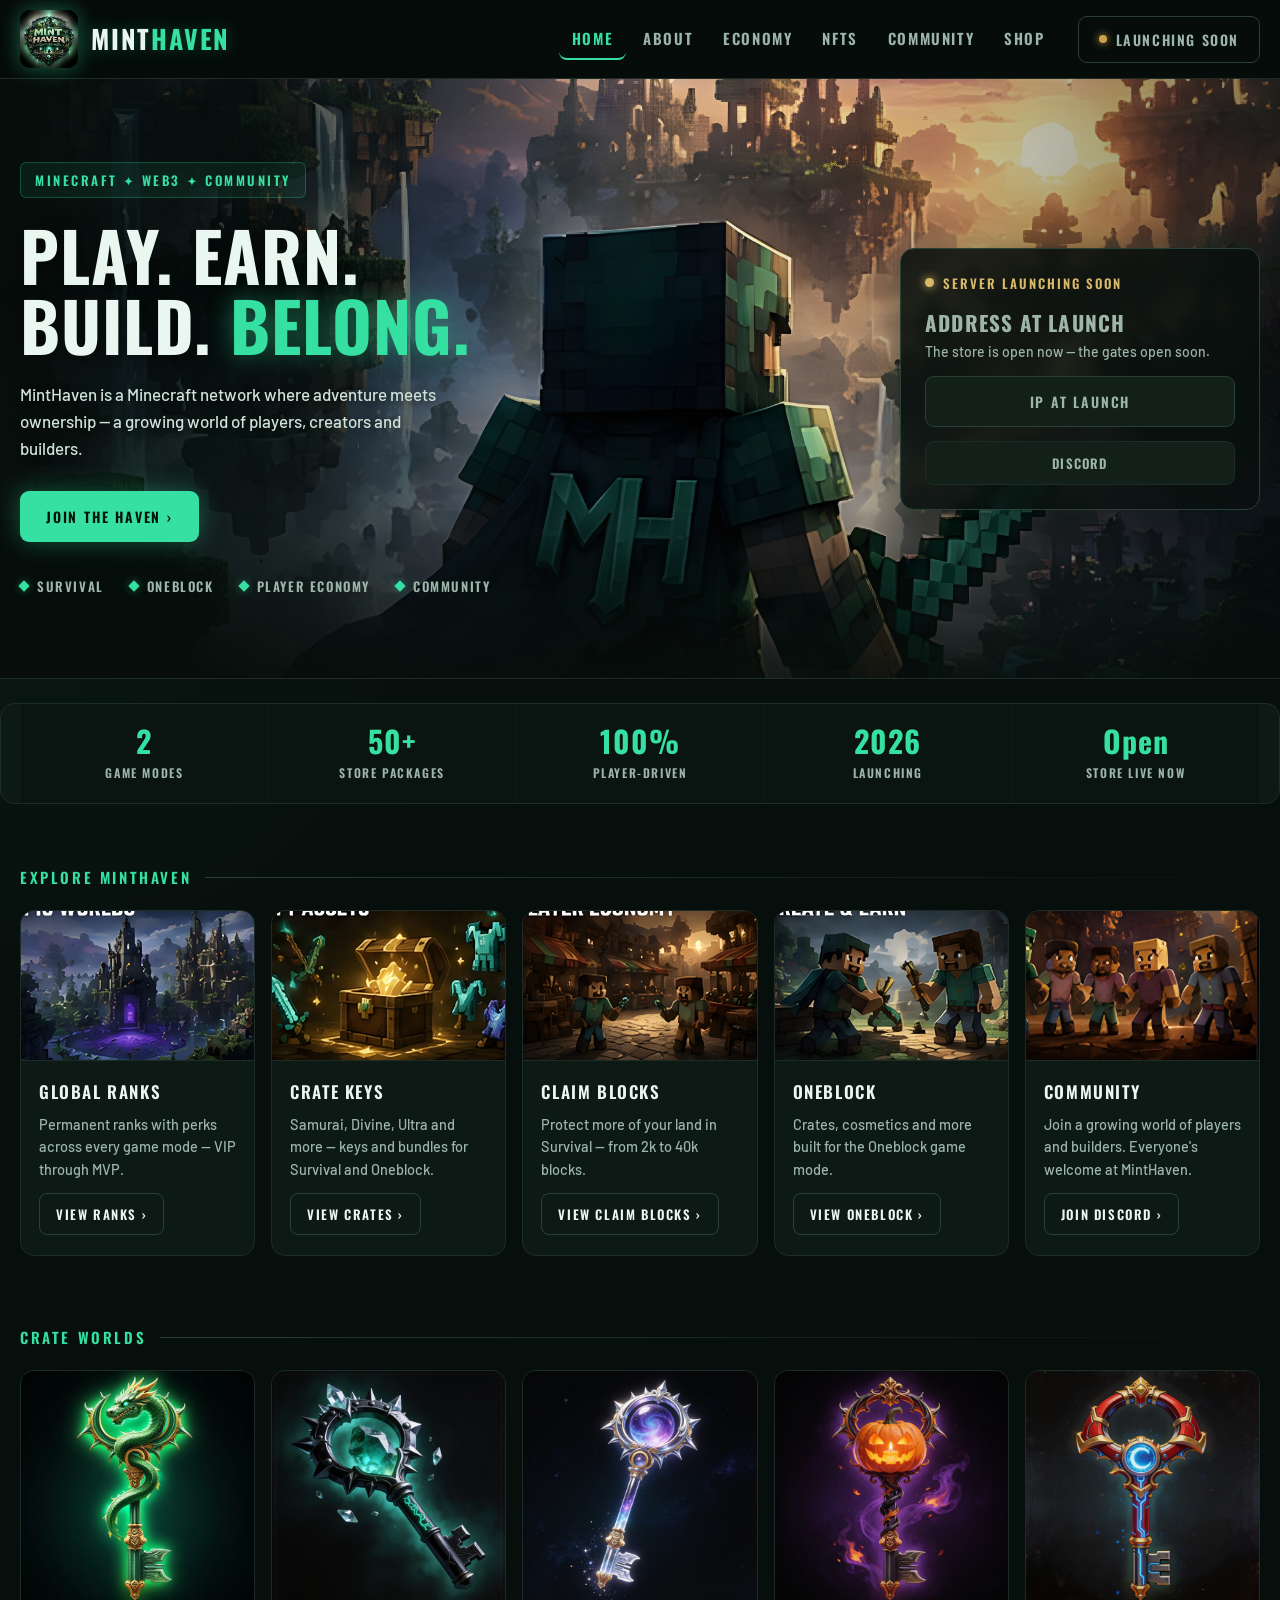
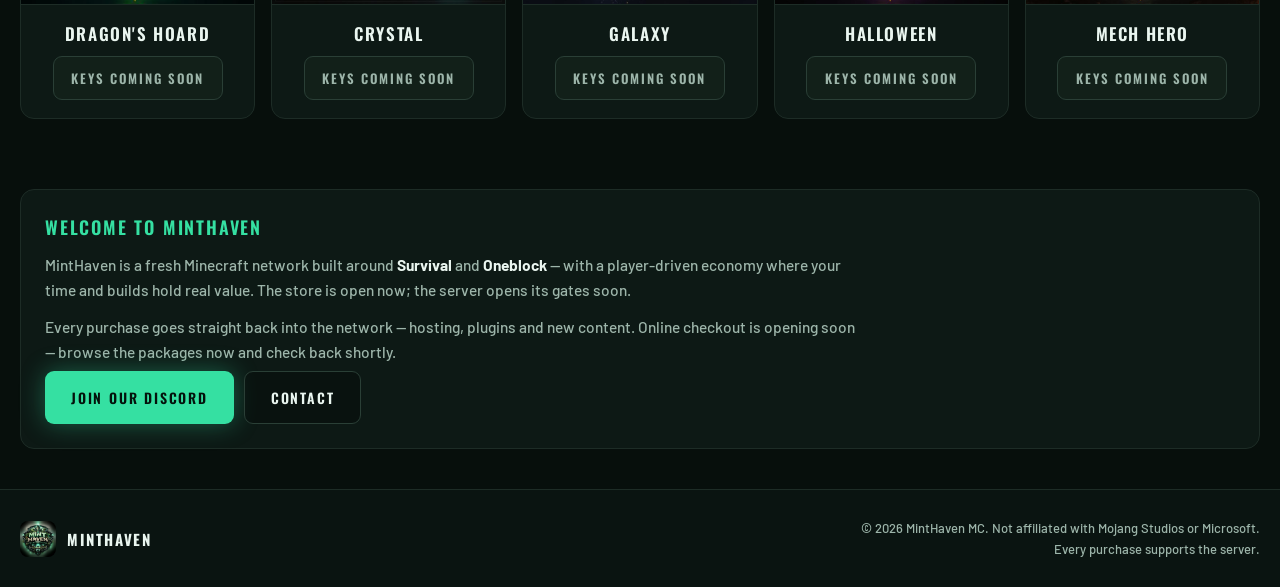
==== index.html @ b97b131b "Crate Worlds showcase: 5 world cards with key art, keys coming soon Co-Authored-By: Claude Fable 5 <" ====
<!DOCTYPE html>
<html lang="en">
<head>
<meta charset="UTF-8">
<meta name="viewport" content="width=device-width, initial-scale=1.0">
<title>MintHaven — Play. Earn. Build. Belong.</title>
<meta name="description" content="MintHaven MC official store — ranks, crate keys, claim blocks and more.">
<meta name="robots" content="index,follow">
<meta name="theme-color" content="#070f0c">
<meta property="og:type" content="website">
<meta property="og:site_name" content="MintHaven MC">
<meta property="og:title" content="MintHaven — Play. Earn. Build. Belong.">
<meta property="og:description" content="MintHaven MC official store — ranks, crate keys, claim blocks and more.">
<meta property="og:url" content="https://store.minthavenmc.com/">
<meta property="og:image" content="https://store.minthavenmc.com/assets/emblem.jpg">
<meta property="og:image:alt" content="MintHaven emblem">
<meta name="twitter:card" content="summary_large_image">
<meta name="twitter:title" content="MintHaven — Play. Earn. Build. Belong.">
<meta name="twitter:description" content="MintHaven MC official store — ranks, crate keys, claim blocks and more.">
<meta name="twitter:image" content="https://store.minthavenmc.com/assets/emblem.jpg">
<link rel="canonical" href="https://store.minthavenmc.com/">
<link rel="icon" type="image/png" href="assets/favicon.png">
<link rel="apple-touch-icon" href="assets/apple-touch.png">
<link rel="preload" as="image" href="assets/hero-art.jpg">
<link rel="preconnect" href="https://fonts.googleapis.com">
<link rel="preconnect" href="https://fonts.gstatic.com" crossorigin>
<link href="https://fonts.googleapis.com/css2?family=Oswald:wght@500;600;700&family=Barlow:wght@400;500;600;700&display=swap" rel="stylesheet">
<style>
:root{
  --bg:#070f0c;
  --bg2:#0a1411;
  --panel:#0d1915;
  --panel-2:#122019;
  --slot:#091310;
  --line:#1d2c26;
  --line-2:#2a3f36;
  --mint:#35e0a2;
  --mint-dim:#8fd9bd;
  --mint-deep:#17835c;
  --mint-glow:rgba(53,224,162,.4);
  --text:#eaf6f0;
  --muted:#9db5aa;
  --disp:"Oswald",system-ui,sans-serif;
  --body:"Barlow",system-ui,sans-serif;
  --r:10px;
}
*{margin:0;padding:0;box-sizing:border-box}
html{background:var(--bg);scroll-behavior:smooth}
body{
  font-family:var(--body);font-size:16px;color:var(--text);
  min-height:100vh;display:flex;flex-direction:column;
  background:
    radial-gradient(1000px 500px at 80% -100px, rgba(53,224,162,.06), transparent 60%),
    radial-gradient(800px 600px at 0% 30%, rgba(53,224,162,.03), transparent 60%),
    var(--bg);
}
body.modal-open{overflow:hidden}
a{color:inherit;text-decoration:none}
button{font-family:inherit;cursor:pointer;border:none;background:none}
img,svg{display:block}
.disp{font-family:var(--disp)}
.sr-only{
  position:absolute;width:1px;height:1px;padding:0;margin:-1px;overflow:hidden;
  clip:rect(0,0,0,0);white-space:nowrap;border:0;
}
.skip-link{
  position:absolute;left:20px;top:-48px;z-index:200;
  padding:10px 14px;border-radius:8px;background:var(--mint);color:#04120c;
  font-family:var(--disp);font-weight:600;letter-spacing:1.2px;text-transform:uppercase;
}
.skip-link:focus{top:12px}
:focus-visible{
  outline:2px solid var(--mint);
  outline-offset:3px;
}

/* ---------- top nav ---------- */
.topbar{
  background:rgba(6,12,10,.94);
  border-bottom:1px solid var(--line);
  position:sticky;top:0;z-index:50;
  backdrop-filter:blur(8px);
}
.topbar-inner{
  max-width:1280px;margin:0 auto;padding:0 20px;
  height:78px;display:flex;align-items:center;gap:20px;
}
.brand{display:flex;align-items:center;gap:13px;margin-right:auto}
.brand img{height:58px;width:58px;object-fit:cover;border-radius:10px;box-shadow:0 0 20px rgba(53,224,162,.4)}
.brand .bn{font-family:var(--disp);font-weight:700;font-size:26px;letter-spacing:1.8px;text-transform:uppercase;line-height:1.02;text-shadow:0 0 18px rgba(53,224,162,.3)}
.brand .bn span{color:var(--mint)}
.nav-links{display:flex;gap:4px}
.nav-links a{
  font-family:var(--disp);font-weight:600;font-size:15px;letter-spacing:1.6px;text-transform:uppercase;
  color:var(--muted);padding:9px 13px;border-radius:8px;
  border-bottom:2px solid transparent;transition:color .12s;
}
.nav-links a.active{color:var(--mint);border-bottom-color:var(--mint)}
.menu-btn{
  display:none;align-items:center;
  font-family:var(--disp);font-weight:600;font-size:14px;letter-spacing:1.4px;text-transform:uppercase;
  color:var(--text);border:1px solid var(--line-2);border-radius:9px;padding:11px 15px;
}
.menu-btn:hover{border-color:var(--mint);color:var(--mint)}
.play-btn{
  font-family:var(--disp);font-weight:600;font-size:14px;letter-spacing:1.6px;text-transform:uppercase;
  border:1px solid var(--mint);color:var(--mint);border-radius:9px;
  padding:12px 20px;display:inline-flex;align-items:center;gap:9px;
  box-shadow:0 0 16px rgba(53,224,162,.18), inset 0 0 12px rgba(53,224,162,.06);
  transition:background .15s, color .15s;
}
.play-btn .dot{width:8px;height:8px;border-radius:50%;background:var(--mint);box-shadow:0 0 8px var(--mint)}
.play-btn.soon{border-color:var(--line-2);color:var(--muted);box-shadow:none;cursor:default}
.play-btn.soon .dot{background:#c9a24a;box-shadow:0 0 8px #c9a24a}

/* ---------- hero (home) ---------- */
.hero{
  position:relative;overflow:hidden;min-height:600px;display:flex;align-items:center;
  border-bottom:1px solid var(--line);
  background:
    linear-gradient(90deg, rgba(6,13,10,.94) 0%, rgba(6,13,10,.7) 24%, rgba(6,13,10,.12) 46%, rgba(6,13,10,.04) 60%, rgba(6,13,10,.5) 100%),
    linear-gradient(0deg, rgba(7,15,12,.85) 0%, transparent 30%),
    url("assets/hero-art.jpg") center 60% / cover;
}
.hero-inner{
  width:100%;max-width:1280px;margin:0 auto;padding:56px 20px;
  display:grid;grid-template-columns:1.15fr .85fr;gap:36px;align-items:center;
}
.hero-copy{max-width:520px}
.eyebrow{
  display:inline-flex;align-items:center;gap:10px;
  font-family:var(--disp);font-weight:600;font-size:13px;letter-spacing:2.5px;color:var(--mint);
  background:rgba(53,224,162,.08);border:1px solid rgba(53,224,162,.25);
  padding:7px 14px;border-radius:6px;margin-bottom:22px;text-transform:uppercase;
}
.hero h1{
  font-family:var(--disp);font-weight:700;font-size:clamp(40px,5.6vw,68px);
  line-height:1.04;letter-spacing:1px;text-transform:uppercase;
  text-shadow:0 4px 24px rgba(0,0,0,.6);
}
.hero h1 .m{color:var(--mint);text-shadow:0 0 26px rgba(53,224,162,.45)}
.hero .sub{margin-top:20px;font-size:17px;font-weight:500;color:#cfe3d9;max-width:440px;line-height:1.6;text-shadow:0 2px 8px rgba(0,0,0,.6)}
.cta-row{margin-top:28px;display:flex;gap:12px;flex-wrap:wrap}
.btn{
  display:inline-flex;align-items:center;justify-content:center;gap:10px;
  font-family:var(--disp);font-weight:600;font-size:14px;letter-spacing:1.8px;text-transform:uppercase;
  border-radius:9px;padding:15px 26px;transition:transform .12s, filter .15s, background .15s;
}
.btn:active{transform:translateY(1px)}
.btn-solid{background:var(--mint);color:#04120c;box-shadow:0 0 24px rgba(53,224,162,.35)}
.btn-solid:hover{filter:brightness(1.08)}
.btn-line{border:1px solid var(--line-2);color:var(--text);background:rgba(6,13,10,.5)}
.btn-line:hover{border-color:var(--mint);color:var(--mint)}
.chip-row{margin-top:34px;display:flex;gap:26px;flex-wrap:wrap}
.chip{display:inline-flex;align-items:center;gap:9px;font-family:var(--disp);font-weight:600;font-size:13px;letter-spacing:1.6px;color:var(--muted);text-transform:uppercase;transition:color .12s}
.chip .d{width:8px;height:8px;background:var(--mint);rotate:45deg;box-shadow:0 0 8px var(--mint-glow)}
.chip:hover{color:var(--text)}

/* server card */
.server-card{
  background:rgba(9,17,14,.88);border:1px solid var(--line-2);border-radius:14px;
  padding:24px;backdrop-filter:blur(6px);
  box-shadow:0 18px 50px rgba(0,0,0,.5), 0 0 30px rgba(53,224,162,.07);
  max-width:360px;justify-self:end;width:100%;
}
.sc-top{display:flex;align-items:center;justify-content:space-between;gap:10px}
.sc-players{font-family:var(--disp);font-weight:600;font-size:12px;letter-spacing:1.2px;color:var(--muted);text-transform:uppercase;white-space:nowrap}
.sc-status{display:flex;align-items:center;gap:9px;font-family:var(--disp);font-weight:600;font-size:13px;letter-spacing:2px;text-transform:uppercase}
.sc-status .dot{width:9px;height:9px;border-radius:50%;flex:none}
.sc-status.on{color:var(--mint)} .sc-status.on .dot{background:var(--mint);box-shadow:0 0 10px var(--mint)}
.sc-status.soon{color:#d8b968} .sc-status.soon .dot{background:#d8b968;box-shadow:0 0 10px #d8b968}
.sc-ip{font-family:var(--disp);font-weight:700;font-size:21px;letter-spacing:1.2px;margin-top:14px;text-transform:uppercase}
.sc-ip.muted{color:var(--muted)}
.sc-note{font-size:14px;color:var(--muted);font-weight:500;margin-top:5px}
.sc-copy{
  margin-top:16px;width:100%;
  font-family:var(--disp);font-weight:600;font-size:14px;letter-spacing:1.8px;text-transform:uppercase;
  background:var(--mint);color:#04120c;border-radius:9px;padding:14px 0;
  transition:filter .15s, transform .12s;
}
button.sc-copy:hover{filter:brightness(1.08)} button.sc-copy:active{transform:translateY(1px)}
.sc-copy.is-soon{background:var(--panel-2);color:var(--muted);border:1px solid var(--line-2);text-align:center}
.sc-social{margin-top:14px;display:flex;gap:9px}
.sc-social a{
  flex:1;display:flex;align-items:center;justify-content:center;
  background:var(--panel-2);border:1px solid var(--line);border-radius:9px;
  padding:11px 0;font-family:var(--disp);font-weight:600;font-size:13px;letter-spacing:1.2px;color:var(--muted);text-transform:uppercase;
}
.sc-social a:hover{border-color:var(--mint);color:var(--mint)}

/* stats bar */
.stats-bar{
  max-width:1280px;margin:0 auto;padding:0 20px;width:100%;
  display:grid;grid-template-columns:repeat(5,1fr);gap:1px;
  background:var(--panel);border:1px solid var(--line);border-radius:14px;overflow:hidden;margin-top:8px;
}
.stat{background:var(--bg2);padding:22px 16px;text-align:center}
.stat-n{font-family:var(--disp);font-weight:700;font-size:30px;letter-spacing:1px;color:var(--mint);line-height:1}
.stat-l{font-family:var(--disp);font-weight:600;font-size:12px;letter-spacing:1.6px;color:var(--muted);text-transform:uppercase;margin-top:8px}
@media(max-width:560px){.stats-bar{padding:0}}

/* trusted-by */
.trusted{text-align:center;padding-top:30px;padding-bottom:8px}
.trusted-label{font-family:var(--disp);font-weight:600;font-size:13px;letter-spacing:2.4px;color:var(--mint);text-transform:uppercase}
.trusted-row{margin-top:16px;display:flex;flex-wrap:wrap;gap:28px 44px;align-items:center;justify-content:center}
.trusted-item{font-family:var(--disp);font-weight:700;font-size:17px;letter-spacing:1.5px;color:var(--muted);text-transform:uppercase;opacity:.7}
.about p{max-width:820px}

/* ---------- home sections ---------- */
.section{max-width:1280px;margin:0 auto;padding:46px 20px 8px;width:100%}
.sec-head{font-family:var(--disp);font-weight:600;font-size:15px;letter-spacing:2.6px;color:var(--mint);text-transform:uppercase;display:flex;align-items:center;gap:14px}
.sec-head::after{content:"";height:1px;flex:1;background:linear-gradient(90deg,var(--line-2),transparent)}
.feature-grid{display:grid;grid-template-columns:repeat(5,1fr);gap:16px;margin-top:22px}
.fcard{
  background:var(--panel);border:1px solid var(--line);border-radius:14px;overflow:hidden;
  display:flex;flex-direction:column;transition:transform .15s, border-color .15s, box-shadow .15s;
}
.fc-img{width:100%;height:150px;overflow:hidden;border-bottom:1px solid var(--line)}
.fcard .fc-img img{width:100%;height:100%;object-fit:cover;transition:transform .3s}
@media(hover:hover){.fcard:hover .fc-img img{transform:scale(1.05)}}
.fcard .fc-body{padding:18px 18px 20px;display:flex;flex-direction:column;gap:9px;flex:1}
.fcard h3{font-family:var(--disp);font-weight:600;font-size:17px;letter-spacing:1.6px;text-transform:uppercase}
.fcard p{font-size:14.5px;color:var(--muted);font-weight:500;line-height:1.55;flex:1}
.fcard .fc-btn{
  align-self:flex-start;margin-top:4px;
  font-family:var(--disp);font-weight:600;font-size:13px;letter-spacing:1.6px;text-transform:uppercase;
  border:1px solid var(--line-2);color:var(--text);border-radius:8px;padding:10px 16px;
  transition:border-color .15s,color .15s;
}
@media(hover:hover){
  .fcard:hover{transform:translateY(-4px);border-color:var(--mint);box-shadow:0 14px 40px rgba(0,0,0,.45), 0 0 24px rgba(53,224,162,.12)}
  .fcard .fc-btn:hover{border-color:var(--mint);color:var(--mint)}
}

/* crate worlds */
.world-grid{display:grid;grid-template-columns:repeat(5,1fr);gap:16px;margin-top:22px}
.wcard{
  background:var(--panel);border:1px solid var(--line);border-radius:14px;overflow:hidden;
  display:flex;flex-direction:column;transition:transform .15s, border-color .15s, box-shadow .15s;
}
.wc-img{width:100%;aspect-ratio:1;overflow:hidden;border-bottom:1px solid var(--line)}
.wcard .wc-img img{width:100%;height:100%;object-fit:cover;transition:transform .3s}
.wcard .wc-body{padding:16px 14px 18px;display:flex;flex-direction:column;align-items:center;gap:10px;flex:1}
.wcard h3{font-family:var(--disp);font-weight:600;font-size:17px;letter-spacing:1.6px;text-transform:uppercase;text-align:center;flex:1}
@media(hover:hover){
  .wcard:hover{transform:translateY(-4px);border-color:var(--mint);box-shadow:0 14px 40px rgba(0,0,0,.45), 0 0 24px rgba(53,224,162,.12)}
  .wcard:hover .wc-img img{transform:scale(1.05)}
}

/* ---------- store layout (category pages) ---------- */
.wrap{
  width:100%;max-width:1280px;margin:26px auto 30px;padding:0 20px;
  display:grid;grid-template-columns:270px 1fr;gap:22px;align-items:start;flex:1;
}
.wrap.home-mode{display:flex;flex-direction:column;align-items:stretch;padding:0;max-width:none;margin:0 0 30px;gap:0}
.wrap.home-mode .main{width:100%}
.wrap.home-mode .side{display:none}
.side{display:flex;flex-direction:column;gap:14px;position:sticky;top:88px}
.panel{background:var(--panel);border:1px solid var(--line);border-radius:14px}
.logo-card{padding:16px;text-align:center}
.logo-card img{width:100%;border-radius:10px}
.logo-sub{font-family:var(--disp);font-weight:600;font-size:13px;letter-spacing:2.2px;color:var(--muted);margin-top:12px;text-transform:uppercase}
.nav-card{padding:8px}
.nav-item{
  display:flex;align-items:center;gap:11px;width:100%;text-align:left;
  padding:12px 14px;margin:2px 0;border-radius:9px;color:var(--muted);
  font-family:var(--disp);font-weight:600;font-size:13.5px;letter-spacing:1.4px;text-transform:uppercase;
  transition:color .12s, background .12s;
}
.nav-item.active{background:rgba(53,224,162,.1);color:var(--mint);box-shadow:inset 0 0 0 1px rgba(53,224,162,.3)}
.nav-item .dot{width:8px;height:8px;border-radius:3px;flex:none;box-shadow:0 0 8px currentColor}
.nav-group-head{
  display:flex;align-items:center;gap:11px;width:100%;text-align:left;
  padding:12px 14px;margin:2px 0;color:var(--text);
  font-family:var(--disp);font-weight:600;font-size:13.5px;letter-spacing:1.4px;text-transform:uppercase;
}
.nav-group-head .caret{margin-left:auto;transition:transform .15s;color:var(--muted);font-size:13px}
.nav-group.open .caret{transform:rotate(180deg)}
.nav-sub{display:none;padding-left:12px}
.nav-group.open .nav-sub{display:block}
.side-note{padding:18px;text-align:center}
.side-note .t{font-family:var(--disp);font-weight:600;font-size:13px;letter-spacing:2px;color:var(--mint);margin-bottom:8px;text-transform:uppercase}
.side-note p{font-size:13.5px;color:var(--muted);font-weight:500;line-height:1.55}

.main{display:flex;flex-direction:column;gap:16px;min-width:0;scroll-margin-top:84px}
.card{padding:24px}
.card h2{font-family:var(--disp);font-weight:600;font-size:18px;letter-spacing:1.8px;color:var(--mint);margin-bottom:12px;text-transform:uppercase}
.card p{font-size:15.5px;line-height:1.65;color:var(--muted);font-weight:500}
.card p + p{margin-top:11px}
.card p strong{color:var(--text)}
.btn-row{display:flex;gap:10px;flex-wrap:wrap;margin-top:6px}

.cat-head{
  padding:18px 22px;
  display:flex;align-items:baseline;justify-content:space-between;gap:12px;flex-wrap:wrap;
}
.cat-head .ct{font-family:var(--disp);font-weight:600;font-size:19px;letter-spacing:2px;text-transform:uppercase}
.cat-head .cb{font-size:14px;color:var(--muted);font-weight:500}
.grid{display:grid;grid-template-columns:repeat(3,1fr);gap:14px}
.prod{
  padding:14px 14px 16px;text-align:center;
  display:flex;flex-direction:column;align-items:center;gap:5px;
  transition:transform .15s, border-color .15s, box-shadow .15s;
}
.tile{
  width:100%;height:112px;position:relative;margin-bottom:10px;
  background:var(--slot);border:1px solid var(--tile-c, var(--line-2));border-radius:10px;
  box-shadow:inset 0 0 30px var(--tile-g, rgba(53,224,162,.08));
  display:flex;align-items:center;justify-content:center;
}
.tile svg{width:68px;height:68px;image-rendering:pixelated;filter:drop-shadow(0 0 9px var(--tile-g, rgba(53,224,162,.35)))}
.badge{
  position:absolute;right:9px;top:9px;
  background:rgba(6,12,10,.9);color:var(--mint-dim);border:1px solid var(--line-2);border-radius:6px;
  font-family:var(--disp);font-weight:600;font-size:13px;letter-spacing:1px;padding:2px 8px;
}
.prod .name{font-size:15.5px;font-weight:600;color:var(--text);line-height:1.3;flex:1;display:flex;align-items:center;justify-content:center}
.prod .buy,.prod .buy-state{margin-top:auto}
.prod .price{font-family:var(--disp);font-weight:600;font-size:16px;letter-spacing:1px;color:var(--mint);margin:3px 0 10px}
.prod .buy{
  width:100%;max-width:170px;min-height:44px;
  font-family:var(--disp);font-weight:600;font-size:13px;letter-spacing:2px;text-transform:uppercase;
  background:var(--mint);color:#04120c;border-radius:9px;
  transition:filter .15s, transform .12s;
}
.prod .buy:active{transform:translateY(1px)}
.buy-state{
  width:100%;max-width:170px;min-height:44px;
  display:inline-flex;align-items:center;justify-content:center;
  padding:10px 12px;border-radius:9px;border:1px solid var(--line-2);
  background:var(--panel-2);color:var(--muted);
  font-family:var(--disp);font-weight:600;font-size:13px;letter-spacing:2px;text-transform:uppercase;
}
@media(hover:hover){
  .nav-item:not(.active):hover{color:var(--text);background:rgba(255,255,255,.03)}
  .nav-links a:hover{color:var(--text)}
  .prod:hover{transform:translateY(-4px);border-color:var(--mint);box-shadow:0 12px 34px rgba(0,0,0,.45), 0 0 22px rgba(53,224,162,.1)}
  .prod .buy:hover{filter:brightness(1.08)}
}

/* ---------- footer ---------- */
footer{border-top:1px solid var(--line);background:var(--bg2);margin-top:auto}
.foot-inner{
  max-width:1280px;margin:0 auto;padding:28px 20px;
  display:flex;align-items:center;justify-content:space-between;gap:16px;flex-wrap:wrap;
}
.foot-brand{display:flex;align-items:center;gap:11px}
.foot-brand img{height:36px;width:36px;object-fit:cover;border-radius:8px}
.foot-brand .bn{font-family:var(--disp);font-weight:700;font-size:15px;letter-spacing:1.6px;text-transform:uppercase}
.foot-inner .fb{font-size:13px;color:var(--muted);font-weight:500;line-height:1.6;text-align:right}

/* ---------- modal ---------- */
.modal-bg{
  position:fixed;inset:0;background:rgba(3,8,6,.8);backdrop-filter:blur(4px);
  display:none;align-items:center;justify-content:center;z-index:100;padding:16px;
}
.modal-bg.open{display:flex}
.modal{
  background:var(--panel-2);border:1px solid var(--line-2);border-radius:14px;
  box-shadow:0 30px 80px rgba(0,0,0,.6), 0 0 40px rgba(53,224,162,.1);
  max-width:430px;width:100%;padding:28px;text-align:center;
}
.modal .tile{height:120px;max-width:200px;margin:0 auto 12px}
.modal h3{font-family:var(--disp);font-weight:600;font-size:19px;letter-spacing:1.6px;text-transform:uppercase;margin-bottom:4px}
.modal .mp{font-size:15px;color:var(--muted);font-weight:500;line-height:1.6;margin:12px 0 20px}
.modal .price-line{font-family:var(--disp);font-weight:600;font-size:17px;letter-spacing:1px;color:var(--mint)}
.modal .btn + .btn{margin-left:8px}

/* ---------- toast ---------- */
.toast{
  position:fixed;top:80px;left:50%;transform:translateX(-50%) translateY(-160px);
  background:#0a1411;color:var(--mint);border:1px solid var(--mint);border-radius:10px;
  font-family:var(--disp);font-weight:600;font-size:14px;letter-spacing:1.4px;text-transform:uppercase;
  padding:13px 22px;z-index:120;
  transition:transform .25s ease;box-shadow:0 0 28px rgba(53,224,162,.3);
  visibility:hidden;
}
.toast.show{transform:translateX(-50%) translateY(0);visibility:visible}

/* ---------- responsive ---------- */
@media(max-width:1100px){
  .feature-grid,.world-grid{grid-template-columns:repeat(3,1fr);gap:14px}
}
@media(max-width:1000px){
  .hero-inner{grid-template-columns:1fr;padding:44px 18px}
  .server-card{justify-self:stretch;max-width:none}
  .stats-bar{grid-template-columns:repeat(3,1fr)}
  .stat-n{font-size:26px}
  .menu-btn{display:inline-flex}
  .nav-links{
    display:none;position:absolute;top:78px;left:0;right:0;
    flex-direction:column;gap:2px;padding:10px 14px 14px;
    background:rgba(6,12,10,.98);border-bottom:1px solid var(--line-2);
  }
  .nav-links.open{display:flex}
  .nav-links a{padding:13px 12px;border-bottom:none;border-radius:8px}
  .nav-links a.active{background:rgba(53,224,162,.1)}
}
@media(max-width:900px){
  .wrap{display:flex;flex-direction:column;gap:14px;align-items:stretch}
  .side{position:static;display:flex;flex-direction:column;gap:14px}
  .grid{grid-template-columns:repeat(2,1fr)}
  .brand .bn{font-size:16px}
}
@media(max-width:660px){
  .feature-grid,.world-grid{grid-template-columns:repeat(2,1fr)}
  .stats-bar{grid-template-columns:repeat(2,1fr)}
}
@media(max-width:520px){
  .grid{grid-template-columns:1fr}
  .play-btn{display:none}
}
@media(max-width:440px){
  .feature-grid,.world-grid{grid-template-columns:1fr}
}
@media(prefers-reduced-motion:reduce){
  html{scroll-behavior:auto}
  .btn,.fcard,.fc-btn,.fc-img img,.wcard,.wc-img img,.nav-item,.prod,.prod .buy,.toast,.nav-group-head .caret,.chip{transition:none}
}
</style>
</head>
<body>
<a class="skip-link" href="#main">Skip to content</a>
<noscript>
  <div class="section" style="padding-top:18px;padding-bottom:18px">
    <div class="card panel">
      <h2>JavaScript Required</h2>
      <p>This store uses a single-file client-side catalog. Enable JavaScript to browse packages.</p>
    </div>
  </div>
</noscript>

<!-- ============ CONFIG — edit these to go live ============ -->
<script>
const CONFIG = {
  // DNS ready (play.minthavenmc.com → server via A+SRV). Kept EMPTY until the
  // server build (Survival/Oneblock/Geyser) is done + whitelist off — then flip live.
  serverIp: "",
  javaVersion: "Java + Bedrock",              // shown under the IP on the server card
  playersOnline: "",                          // e.g. "1,248" — empty = no player count shown (never fake it)
  discord:  "https://discord.gg/S7c74MQbDR",  // MintHaven Discord invite (permanent)
  twitter:  "",                               // TODO full https URL (empty = hidden)
  youtube:  "",                               // TODO full https URL (empty = hidden)
  tiktok:   "",                               // TODO full https URL (empty = hidden)
  trailerUrl: "",                             // TODO trailer link (empty = Watch Trailer button hidden — no dead link)
  contactEmail: "support@minthavenmc.com",    // forwards to operator inbox (Namecheap forward)
  // Tebex store base URL, e.g. "https://minthaven.tebex.io". Buy buttons need BOTH this
  // and a per-item checkout id/url below. Empty = honest "checkout opening soon" UI with hidden checkout buttons.
  checkoutUrl: "",

  // Homepage stats strip. Keep these TRUE — swap to real metrics as they become real.
  stats: [
    { n:"2",    l:"Game Modes" },
    { n:"50+",  l:"Store Packages" },
    { n:"100%", l:"Player-Driven" },
    { n:"2026", l:"Launching" },
    { n:"Open", l:"Store Live Now" }
  ],
  // "Trusted by" partner logos. Leave empty until real partnerships exist (strip hides itself).
  partners: []
};

/* CATALOG — structure + pricing cloned from store.pixelblockmc.com 2026-07-20
   (brand-specific names swapped). Per item: url = full checkout link (or checkoutId
   once Tebex is up → composes checkoutUrl + "/package/" + checkoutId). */
const CATALOG = {
  "ranks": {
    label:"Global Ranks", tile:"mint", blurb:"Permanent cosmetic ranks across all game modes.",
    items:[
      { id:"vip",   name:"VIP",   price:9.99,  art:"helm-iron" },
      { id:"pro",   name:"Pro",   price:14.99, art:"helm-dia",  badge:"POPULAR" },
      { id:"mvp",   name:"MVP",   price:19.99, art:"helm-gold" },
      { id:"haven", name:"HAVEN", price:29.99, art:"crown" }
    ]
  },
  "survival-crates": {
    label:"Crates", group:"Survival", tile:"blue", blurb:"Crate keys for the Survival mode.",
    items:[
      { id:"sam1",   name:"Samurai Crate Key",          price:4.00,   art:"key-red" },
      { id:"sam10",  name:"10 Samurai Key Bundle",      price:23.87,  art:"key-red",  badge:"×10" },
      { id:"sam35",  name:"35 Samurai Key Bundle Pack", price:67.50,  art:"key-red",  badge:"×35" },
      { id:"sam100", name:"100 Samurai Key Bundle",     price:195.00, art:"key-red",  badge:"×100" },
      { id:"div1",   name:"Divine Key",                 price:4.00,   art:"key-gold" },
      { id:"div10",  name:"10 Divine Key Bundle",       price:23.87,  art:"key-gold", badge:"×10" },
      { id:"divall", name:"Divine Key All!",            price:40.00,  art:"key-gold" },
      { id:"div35",  name:"35 Divine Key Pack",         price:67.50,  art:"key-gold", badge:"×35" },
      { id:"div100", name:"100 Divine Key Pack",        price:195.00, art:"key-gold", badge:"×100" },
      { id:"ultra",  name:"Ultra Crate Key",            price:3.00,   art:"key-cyan" },
      { id:"spawn",  name:"Spawner Crate Key",          price:5.00,   art:"key-blue" },
      { id:"mhkey",  name:"MintHaven Crate Key",        price:6.00,   art:"key-mint" },
      { id:"kb1",    name:"Key Bundle I",               price:17.75,  art:"key-mint", badge:"I" },
      { id:"kb2",    name:"Key Bundle II",              price:47.75,  art:"key-mint", badge:"II" },
      { id:"kb3",    name:"Key Bundle III",             price:120.00, art:"key-mint", badge:"III" }
    ]
  },
  "survival-claim": {
    label:"Claim Blocks", group:"Survival", tile:"amber", blurb:"Protect more land in Survival.",
    items:[
      { id:"cb2",  name:"2k Claim Blocks",  price:2.00,  art:"block" },
      { id:"cb5",  name:"5k Claim Blocks",  price:3.50,  art:"block", badge:"5k" },
      { id:"cb10", name:"10k Claim Blocks", price:7.00,  art:"block", badge:"10k" },
      { id:"cb40", name:"40k Claim Blocks", price:20.00, art:"block", badge:"40k" }
    ]
  },
  "survival-misc": {
    label:"Miscellaneous", group:"Survival", tile:"purple", blurb:"Extras for the Survival mode.",
    items:[
      { id:"pass",  name:"Mint Pass Premium", price:14.98, art:"ticket" },
      { id:"title", name:"Custom Title",      price:17.50, art:"star" },
      { id:"rain",  name:"Make it Rain",      price:17.50, art:"cloud" }
    ]
  },
  "survival-furniture": {
    label:"Furniture", group:"Survival", tile:"teal", blurb:"Infinite build blocks for decorating.",
    items:[
      { id:"con1",  name:"Infinite Concrete Key",                price:3.50,  art:"key-grey" },
      { id:"con5",  name:"5 Infinite Concrete Key Bundle",       price:14.98, art:"key-grey", badge:"×5" },
      { id:"con10", name:"10 Infinite Concrete Key Bundle",      price:19.98, art:"key-grey", badge:"×10" },
      { id:"gla1",  name:"Infinite Stained Glass Key",           price:3.50,  art:"key-cyan" },
      { id:"gla5",  name:"5 Infinite Stained Glass Key Bundle",  price:14.98, art:"key-cyan", badge:"×5" },
      { id:"gla10", name:"10 Infinite Stained Glass Key Bundle", price:19.98, art:"key-cyan", badge:"×10" }
    ]
  },
  "oneblock-crates": {
    label:"Crates", group:"Oneblock", tile:"blue", blurb:"Crate keys for the Oneblock mode.",
    items:[
      { id:"osam1",   name:"Samurai Crate Key",          price:4.00,   art:"key-red" },
      { id:"osam10",  name:"10 Samurai Key Bundle",      price:23.87,  art:"key-red",  badge:"×10" },
      { id:"osam35",  name:"35 Samurai Key Bundle Pack", price:67.50,  art:"key-red",  badge:"×35" },
      { id:"osam100", name:"100 Samurai Key Bundle",     price:195.00, art:"key-red",  badge:"×100" },
      { id:"odiv1",   name:"Divine Key",                 price:4.00,   art:"key-gold" },
      { id:"odiv10",  name:"10 Divine Key Bundle",       price:23.87,  art:"key-gold", badge:"×10" },
      { id:"odivall", name:"Divine Key All!",            price:40.00,  art:"key-gold" },
      { id:"odiv35",  name:"35 Divine Key Pack",         price:67.50,  art:"key-gold", badge:"×35" },
      { id:"odiv100", name:"100 Divine Key Pack",        price:195.00, art:"key-gold", badge:"×100" },
      { id:"tulip",   name:"Tulip Crate Key",            price:6.00,   art:"key-pink" },
      { id:"ospawn",  name:"Spawner Crate Key",          price:6.00,   art:"key-blue" },
      { id:"okb1",    name:"Key Bundle I",               price:35.35,  art:"key-mint", badge:"I" },
      { id:"okb2",    name:"Key Bundle II",              price:75.00,  art:"key-mint", badge:"II" },
      { id:"okb3",    name:"Key Bundle III",             price:120.00, art:"key-mint", badge:"III" }
    ]
  },
  "oneblock-misc": {
    label:"Miscellaneous", group:"Oneblock", tile:"purple", blurb:"Extras for the Oneblock mode.",
    items:[
      { id:"opass",  name:"Mint Pass Premium", price:14.98, art:"ticket" },
      { id:"otitle", name:"Custom Title",      price:17.50, art:"star" },
      { id:"orain",  name:"Make it Rain",      price:17.50, art:"cloud" }
    ]
  }
};

/* CRATE WORLDS — themed crate showcase on the homepage. Keys aren't sellable yet:
   no prices/links on purpose — cards render an honest "Keys Coming Soon" state. */
const WORLDS = [
  { id:"world-dragons-hoard", name:"Dragon's Hoard", img:"world-dragon.jpg" },
  { id:"world-crystal",       name:"Crystal",        img:"world-crystal.jpg" },
  { id:"world-galaxy",        name:"Galaxy",         img:"world-galaxy.jpg" },
  { id:"world-halloween",     name:"Halloween",      img:"world-halloween.jpg" },
  { id:"world-mech-hero",     name:"Mech Hero",      img:"world-mechhero.jpg" }
];
</script>

<!-- ============ top nav ============ -->
<div class="topbar">
  <div class="topbar-inner">
    <a class="brand" href="#home" aria-label="MintHaven — home">
      <img src="assets/emblem.jpg" alt="">
      <span class="bn">Mint<span>Haven</span></span>
    </a>
    <button class="menu-btn" id="menuBtn" type="button" aria-expanded="false" aria-controls="topNav" aria-label="Menu">☰ Menu</button>
    <nav class="nav-links" id="topNav" aria-label="Main">
      <a href="#home" data-page="home">Home</a>
      <a href="#home" data-scroll="about">About</a>
      <a href="#home" data-scroll="economy">Economy</a>
      <a href="#home" data-scroll="nfts">NFTs</a>
      <a href="#home" data-scroll="community">Community</a>
      <a href="#ranks" data-page="shop">Shop</a>
    </nav>
    <button class="play-btn" id="playBtn"><span class="dot"></span><span id="playBtnText"></span></button>
  </div>
</div>

<!-- ============ store layout ============ -->
<div class="wrap" id="wrapEl">
  <aside class="side">
    <div class="logo-card panel">
      <img src="assets/emblem.jpg" alt="MintHaven emblem" decoding="async">
      <div class="logo-sub">Official Server Store</div>
    </div>
    <nav class="nav-card panel" id="nav" aria-label="Store categories"></nav>
    <div class="side-note panel">
      <div class="t">Need help?</div>
      <p id="sideHelp"></p>
    </div>
  </aside>
  <main class="main" id="main" tabindex="-1"></main>
</div>

<!-- ============ footer ============ -->
<footer>
  <div class="foot-inner">
    <div class="foot-brand">
      <img src="assets/emblem.jpg" alt="" loading="lazy" decoding="async">
      <span class="bn">MintHaven</span>
    </div>
    <div class="fb">
      © <span id="year"></span> MintHaven MC. Not affiliated with Mojang Studios or Microsoft.<br>
      <span id="footNote"></span>
    </div>
  </div>
</footer>

<!-- ============ buy modal ============ -->
<div class="modal-bg" id="modalBg" aria-hidden="true">
  <div class="modal" id="modalCard" role="dialog" aria-modal="true" aria-labelledby="modalName" aria-describedby="modalMsg" tabindex="-1">
    <div id="modalArtWrap"></div>
    <h3 id="modalName"></h3>
    <div class="price-line" id="modalPrice"></div>
    <p class="mp" id="modalMsg"></p>
    <div>
      <a class="btn btn-solid" id="modalGo" target="_blank" rel="noopener" style="display:none">Checkout</a>
      <button class="btn btn-line" id="modalClose">Close</button>
    </div>
  </div>
</div>

<div class="toast" id="toast" role="status" aria-live="polite" aria-atomic="true"></div>

<script>
/* ---------- pixel sprite renderer ---------- */
const SLOT = "#08110d";
function helm(A,B,C){ return [
  [4,3,8,1,B],[3,4,10,3,A],[5,7,6,2,SLOT],
  [3,7,2,4,A],[11,7,2,4,A],[12,4,1,3,C],[3,10,2,1,C],[11,10,2,1,C]
];}
function key(K,L){ return [
  [4,2,4,1,K],[3,3,1,4,K],[7,3,1,4,K],[4,6,4,1,K],
  [5,7,2,6,K],[7,9,2,1,K],[7,12,2,1,K],[4,2,2,1,L]
];}
const CROWN = [
  [3,10,10,3,"#ffd167"],[3,5,2,5,"#ffd167"],[7,4,2,6,"#ffd167"],[11,5,2,5,"#ffd167"],
  [4,11,2,1,"#35e0a2"],[7,11,2,1,"#ff6b61"],[10,11,2,1,"#5bb8ff"],[3,10,10,1,"#ffe49d"]
];
const BLOCK = [
  [3,3,10,3,"#4fca77"],[3,3,10,1,"#8fe0af"],
  [3,6,10,7,"#a9744f"],[3,6,10,1,"#8a5c3b"],
  [5,8,2,2,"#8a5c3b"],[9,10,2,2,"#8a5c3b"],[4,4,2,1,"#b6f0cb"]
];
const TICKET = [
  [2,5,12,6,"#35e0a2"],[2,5,12,1,"#8fe0af"],[2,10,12,1,"#17835c"],
  [7,5,1,6,"#08110d"],[9,7,3,2,"#08110d"],[4,7,2,2,"#08110d"]
];
const STAR = [
  [7,2,2,3,"#ffd167"],[7,11,2,3,"#ffd167"],[2,7,3,2,"#ffd167"],[11,7,3,2,"#ffd167"],
  [5,5,6,6,"#ffd167"],[6,6,4,4,"#ffe49d"],[7,7,2,2,"#fff4d6"]
];
const CLOUD = [
  [3,4,10,3,"#eef4fb"],[4,3,8,1,"#ffffff"],[3,7,10,1,"#9fb4cc"],
  [4,9,1,2,"#5bb8ff"],[7,10,1,2,"#5bb8ff"],[10,9,1,2,"#5bb8ff"],[6,12,1,2,"#5bb8ff"],[9,13,1,2,"#5bb8ff"]
];
const ART = {
  "helm-iron": helm("#c3cdc8","#ecf2ef","#93a09b"),
  "helm-gold": helm("#ffd167","#ffe49d","#cf982a"),
  "helm-dia":  helm("#57d4e0","#a8ecf2","#3aa8b5"),
  "helm-em":   helm("#35e0a2","#8fe0af","#2fae74"),
  "crown":     CROWN,
  "key-mint":  key("#35e0a2","#a5ecc9"),
  "key-gold":  key("#ffd167","#ffe49d"),
  "key-red":   key("#ff6b61","#ffa39c"),
  "key-blue":  key("#5bb8ff","#a6d8ff"),
  "key-cyan":  key("#3ed3c0","#9fe8de"),
  "key-pink":  key("#ff7bc2","#ffb6dd"),
  "key-grey":  key("#aab6b1","#d3dcd8"),
  "block":     BLOCK,
  "ticket":    TICKET,
  "star":      STAR,
  "cloud":     CLOUD
};
const TILES = {
  mint:   ["#2c8f6a","rgba(53,224,162,.3)"],
  blue:   ["#3a6f9e","rgba(91,184,255,.3)"],
  amber:  ["#8f7434","rgba(255,209,103,.28)"],
  purple: ["#6d5a9e","rgba(200,155,255,.3)"],
  teal:   ["#2f8a80","rgba(62,211,192,.3)"]
};
const SITE_URL = "https://store.minthavenmc.com/";
const DEFAULT_TITLE = "MintHaven — Play. Earn. Build. Belong.";
const DEFAULT_DESC = "MintHaven MC official store — ranks, crate keys, claim blocks and more.";
function escapeHtml(value){
  return String(value ?? "").replace(/[&<>"']/g, char => ({
    "&":"&amp;",
    "<":"&lt;",
    ">":"&gt;",
    "\"":"&quot;",
    "'":"&#39;"
  }[char]));
}
function escapeAttr(value){
  return escapeHtml(value).replace(/`/g, "&#96;");
}
function normalizeText(value){
  return String(value ?? "").trim();
}
function safeExternalUrl(value){
  const text = normalizeText(value);
  if (!/^https?:\/\//i.test(text)) return "";
  try {
    const url = new URL(text);
    return /^(https?):$/i.test(url.protocol) && url.hostname.includes(".") ? url.href : "";
  } catch {
    return "";
  }
}
function safeEmail(value){
  const text = normalizeText(value);
  return /^[A-Za-z0-9._%+-]+@[A-Za-z0-9.-]+\.[A-Za-z]{2,}$/.test(text) ? text : "";
}
function safeServerIp(value){
  const text = normalizeText(value);
  return /^[a-z0-9][a-z0-9.:-]{0,252}$/i.test(text) ? text : "";
}
function groupId(value){
  return normalizeText(value).toLowerCase().replace(/[^a-z0-9]+/g, "-").replace(/^-+|-+$/g, "");
}
const SAFE_CONFIG = {
  serverIp: safeServerIp(CONFIG.serverIp),
  discord: safeExternalUrl(CONFIG.discord),
  twitter: safeExternalUrl(CONFIG.twitter),
  youtube: safeExternalUrl(CONFIG.youtube),
  tiktok: safeExternalUrl(CONFIG.tiktok),
  trailerUrl: safeExternalUrl(CONFIG.trailerUrl),
  contactEmail: safeEmail(CONFIG.contactEmail),
  checkoutUrl: safeExternalUrl(CONFIG.checkoutUrl)
};
const SOCIALS = [
  ["Discord", SAFE_CONFIG.discord],
  ["Twitter", SAFE_CONFIG.twitter],
  ["YouTube", SAFE_CONFIG.youtube],
  ["TikTok",  SAFE_CONFIG.tiktok]
].filter(([, url]) => url);
function artSvg(artKey){
  const cells = ART[artKey] || ART["key-mint"];
  const rects = cells.map(([x,y,w,h,f]) => `<rect x="${x}" y="${y}" width="${w}" height="${h}" fill="${escapeAttr(f)}"/>`).join("");
  return `<svg viewBox="0 0 16 16" shape-rendering="crispEdges" aria-hidden="true">${rects}</svg>`;
}
function tileHtml(cat, it){
  const [c, g] = TILES[cat.tile] || TILES.mint;
  return `<div class="tile" style="--tile-c:${escapeAttr(c)};--tile-g:${escapeAttr(g)}">${artSvg(it.art)}${it.badge ? `<span class="badge">${escapeHtml(it.badge)}</span>` : ""}</div>`;
}

/* ---------- sidebar nav ---------- */
const nav = document.getElementById("nav");
function buildNav(){
  const groups = [];
  const seen = {};
  groups.push({type:"link", key:"home", label:"Store Home", dot:"#35e0a2"});
  for (const [key, cat] of Object.entries(CATALOG)){
    const dot = (TILES[cat.tile] || TILES.mint)[0];
    if (!cat.group){
      groups.push({type:"link", key, label:cat.label, dot});
    } else {
      if (!seen[cat.group]){ seen[cat.group] = {type:"group", label:cat.group, children:[]}; groups.push(seen[cat.group]); }
      seen[cat.group].children.push({key, label:cat.label, dot});
    }
  }
  nav.innerHTML = groups.map(g => {
    if (g.type === "link")
      return `<a class="nav-item" data-page="${escapeAttr(g.key)}" href="#${escapeAttr(g.key)}"><span class="dot" style="background:${escapeAttr(g.dot)};color:${escapeAttr(g.dot)}"></span>${escapeHtml(g.label)}</a>`;
    const kids = g.children.map(c =>
      `<a class="nav-item" data-page="${escapeAttr(c.key)}" href="#${escapeAttr(c.key)}"><span class="dot" style="background:${escapeAttr(c.dot)};color:${escapeAttr(c.dot)}"></span>${escapeHtml(c.label)}</a>`).join("");
    return `<div class="nav-group" data-group-id="${escapeAttr(groupId(g.label))}">
      <button class="nav-group-head" type="button" aria-expanded="false"><span class="dot" style="background:#4a5c54;color:#4a5c54"></span>${escapeHtml(g.label)}<span class="caret" aria-hidden="true">▾</span></button>
      <div class="nav-sub">${kids}</div></div>`;
  }).join("");
  nav.querySelectorAll(".nav-group-head").forEach(h =>
    h.addEventListener("click", () => {
      h.parentElement.classList.toggle("open");
      h.setAttribute("aria-expanded", h.parentElement.classList.contains("open"));
    }));
}
buildNav();

/* ---------- pages ---------- */
const main = document.getElementById("main");
const wrapEl = document.getElementById("wrapEl");
const topbar = document.querySelector(".topbar");
const hasDiscord = !!SAFE_CONFIG.discord;
const hasMail = !!SAFE_CONFIG.contactEmail;
const hasContact = hasDiscord || hasMail;
const hasIp = !!SAFE_CONFIG.serverIp;
function money(n){ return "$" + n.toFixed(2) + " USD"; }
function itemUrl(it){
  if (it.url) return safeExternalUrl(it.url);
  if (SAFE_CONFIG.checkoutUrl && it.checkoutId && /^[a-z0-9-]+$/i.test(String(it.checkoutId))){
    return SAFE_CONFIG.checkoutUrl.replace(/\/$/,"") + "/package/" + encodeURIComponent(it.checkoutId);
  }
  return null;
}
// Live-commerce copy only renders when at least one package is actually purchasable.
const anyBuyable = Object.values(CATALOG).some(c => c.items.some(it => itemUrl(it)));
const checkoutLive = !!SAFE_CONFIG.checkoutUrl && anyBuyable;
function getPageFromHash(){
  const raw = normalizeText(location.hash.replace(/^#/, ""));
  if (!raw || raw.toLowerCase() === "home") return "home";
  return Object.prototype.hasOwnProperty.call(CATALOG, raw) ? raw : "home";
}
function normalizeRoute(){
  const page = getPageFromHash();
  const canonicalHash = page === "home" ? "#home" : `#${page}`;
  if (location.hash !== canonicalHash){
    history.replaceState(null, "", canonicalHash);
  }
  return page;
}
function setMeta(name, content, property){
  const selector = property ? `meta[property="${property}"]` : `meta[name="${name}"]`;
  const el = document.querySelector(selector);
  if (el) el.setAttribute("content", content);
}
function updateDocumentMeta(page){
  const cat = CATALOG[page];
  const title = cat ? `${cat.group ? `${cat.group} ${cat.label}` : cat.label} | MintHaven Store` : DEFAULT_TITLE;
  const description = cat ? `${cat.label} for MintHaven MC. ${cat.blurb}` : DEFAULT_DESC;
  document.title = title;
  setMeta("description", description);
  setMeta(null, title, "og:title");
  setMeta(null, description, "og:description");
  setMeta("twitter:title", title);
  setMeta("twitter:description", description);
}
function scrollForRoute(isCat){
  if (!isCat){
    window.scrollTo({ top:0, behavior:"auto" });
    return;
  }
  requestAnimationFrame(() => {
    const topOffset = (topbar ? topbar.offsetHeight : 0) + 12;
    const top = main.getBoundingClientRect().top + window.scrollY - topOffset;
    window.scrollTo({ top: Math.max(0, top), behavior:"auto" });
    main.focus({ preventScroll:true });
  });
}
function copyIp(){
  if (!hasIp) return;
  if (navigator.clipboard && window.isSecureContext){
    navigator.clipboard.writeText(SAFE_CONFIG.serverIp)
      .then(() => showToast("Server IP copied!"))
      .catch(() => fallbackCopyIp());
    return;
  }
  fallbackCopyIp();
}
function fallbackCopyIp(){
  const helper = document.createElement("textarea");
  helper.value = SAFE_CONFIG.serverIp;
  helper.setAttribute("readonly", "");
  helper.className = "sr-only";
  document.body.appendChild(helper);
  helper.select();
  try {
    document.execCommand("copy");
    showToast("Server IP copied!");
  } catch {
    showToast(`Server IP: ${SAFE_CONFIG.serverIp}`);
  } finally {
    helper.remove();
  }
}

/* Server status: only claim "Online" after a real, successful status check. */
let serverOnline = null;
function probeServer(){
  if (!hasIp) return;
  fetch("https://api.mcsrvstat.us/3/" + encodeURIComponent(SAFE_CONFIG.serverIp))
    .then(r => r.ok ? r.json() : null)
    .then(d => {
      serverOnline = !!(d && d.online);
      const st = document.getElementById("scStatus");
      if (st && serverOnline){
        st.className = "sc-status on";
        st.innerHTML = `<span class="dot"></span>Server Online`;
      }
    })
    .catch(() => {});
}
const players = normalizeText(CONFIG.playersOnline).replace(/[^0-9,]/g, "");
const javaVersion = escapeHtml(normalizeText(CONFIG.javaVersion) || "Java Edition");
function socialRow(){
  if (!SOCIALS.length) return "";
  return `<div class="sc-social">${SOCIALS.map(([name, url]) =>
    `<a href="${escapeAttr(url)}" target="_blank" rel="noopener" aria-label="${escapeAttr(name)}">${escapeHtml(name)}</a>`).join("")}</div>`;
}
function serverCardHtml(){
  const online = hasIp && serverOnline === true;
  const statusText = online ? "Server Online" : (hasIp ? "Java Server" : "Server Launching Soon");
  return `<div class="server-card">
    <div class="sc-top">
      <div class="sc-status ${online ? "on" : "soon"}" id="scStatus"><span class="dot"></span>${statusText}</div>
      ${online && players ? `<div class="sc-players">${escapeHtml(players)} playing</div>` : ""}
    </div>
    <div class="sc-ip ${hasIp ? "" : "muted"}">${hasIp ? escapeHtml(SAFE_CONFIG.serverIp.toUpperCase()) : "ADDRESS AT LAUNCH"}</div>
    <div class="sc-note">${hasIp ? javaVersion : "The store is open now — the gates open soon."}</div>
    ${hasIp
      ? `<button class="sc-copy" id="scCopy" type="button">Copy IP</button>`
      : `<div class="sc-copy is-soon" aria-hidden="true">IP at Launch</div>`}
    ${socialRow()}
  </div>`;
}

const CHIPS = [
  { l:"Survival",    s:"#survival-crates" },
  { l:"Oneblock",    s:"#oneblock-crates" },
  { l:"Player Economy", s:"economy", scroll:true },
  { l:"Community",   s:"community", scroll:true }
];
const FEATURES = [
  { id:"economy",   img:"card-ranks.jpg",     h:"Global Ranks",    p:"Permanent ranks with perks across every game mode — VIP through MVP.",         cta:"View Ranks",        href:"#ranks" },
  { id:"crates",    img:"card-crates.jpg",    h:"Crate Keys",      p:"Samurai, Divine, Ultra and more — keys and bundles for Survival and Oneblock.", cta:"View Crates",       href:"#survival-crates" },
  { id:"nfts",      img:"card-claim.jpg",     h:"Claim Blocks",    p:"Protect more of your land in Survival — from 2k to 40k blocks.",                cta:"View Claim Blocks", href:"#survival-claim" },
  { id:"oneblock",  img:"card-oneblock.jpg",  h:"Oneblock",        p:"Crates, cosmetics and more built for the Oneblock game mode.",                  cta:"View Oneblock",     href:"#oneblock-crates" },
  { id:"community", img:"card-community.jpg", h:"Community",       p:"Join a growing world of players and builders. Everyone's welcome at MintHaven.", cta:hasDiscord?"Join Discord":"Browse Store", href:hasDiscord?SAFE_CONFIG.discord:"#ranks", ext:hasDiscord }
];

function statsBar(){
  const stats = Array.isArray(CONFIG.stats) ? CONFIG.stats : [];
  if (!stats.length) return "";
  return `<div class="stats-bar">${stats.map(s =>
    `<div class="stat"><div class="stat-n">${escapeHtml(String(s.n))}</div><div class="stat-l">${escapeHtml(String(s.l))}</div></div>`).join("")}</div>`;
}
function partnersStrip(){
  const ps = Array.isArray(CONFIG.partners) ? CONFIG.partners.filter(Boolean) : [];
  if (!ps.length) return "";
  return `<section class="section trusted"><span class="trusted-label">Trusted by our community</span>
    <div class="trusted-row">${ps.map(p => `<span class="trusted-item">${escapeHtml(String(p))}</span>`).join("")}</div></section>`;
}

function homePage(){
  const joinHref = hasDiscord ? escapeAttr(SAFE_CONFIG.discord) : "#ranks";
  const joinExt = hasDiscord ? ` target="_blank" rel="noopener"` : "";
  return `
  <section class="hero" id="play">
    <div class="hero-inner">
      <div class="hero-copy">
        <span class="eyebrow">Minecraft ✦ Web3 ✦ Community</span>
        <h1>Play. Earn.<br>Build. <span class="m">Belong.</span></h1>
        <p class="sub">MintHaven is a Minecraft network where adventure meets ownership — a growing world of players, creators and builders.</p>
        <div class="cta-row">
          <a class="btn btn-solid" href="${joinHref}"${joinExt}>Join the Haven ›</a>
          ${SAFE_CONFIG.trailerUrl ? `<a class="btn btn-line" href="${escapeAttr(SAFE_CONFIG.trailerUrl)}" target="_blank" rel="noopener">▶ Watch Trailer</a>` : ""}
        </div>
        <div class="chip-row">
          ${CHIPS.map(c => `<a class="chip" href="${c.scroll ? "#home" : c.s}"${c.scroll ? ` data-scroll="${c.s}"` : ""}><span class="d"></span>${escapeHtml(c.l)}</a>`).join("")}
        </div>
      </div>
      ${serverCardHtml()}
    </div>
  </section>

  ${statsBar()}

  <section class="section" id="economy">
    <div class="sec-head">Explore MintHaven</div>
    <div class="feature-grid">
      ${FEATURES.map(f => `
      <a class="fcard" id="${escapeAttr(f.id)}" href="${f.ext ? escapeAttr(f.href) : f.href}"${f.ext ? ' target="_blank" rel="noopener"' : ""}>
        <div class="fc-img"><img src="assets/${escapeAttr(f.img)}" alt="${escapeAttr(f.h)} preview" loading="lazy" decoding="async"></div>
        <div class="fc-body">
          <h3>${escapeHtml(f.h)}</h3>
          <p>${escapeHtml(f.p)}</p>
          <span class="fc-btn">${escapeHtml(f.cta)} ›</span>
        </div>
      </a>`).join("")}
    </div>
  </section>

  <section class="section" id="worlds">
    <div class="sec-head">Crate Worlds</div>
    <div class="world-grid">
      ${WORLDS.map(w => `
      <div class="wcard" id="${escapeAttr(w.id)}">
        <div class="wc-img"><img src="assets/${escapeAttr(w.img)}" alt="${escapeAttr(`${w.name} crate key art`)}" loading="lazy" decoding="async"></div>
        <div class="wc-body">
          <h3>${escapeHtml(w.name)}</h3>
          <span class="buy-state">Keys Coming Soon</span>
        </div>
      </div>`).join("")}
    </div>
  </section>

  <section class="section" id="about" style="padding-bottom:10px">
    <div class="card panel about">
      <h2>Welcome to MintHaven</h2>
      <p>MintHaven is a fresh Minecraft network built around <strong>Survival</strong> and <strong>Oneblock</strong> — with a player-driven economy where your time and builds hold real value. The store is open now; the server opens its gates soon.</p>
      <p>Every purchase goes straight back into the network — hosting, plugins and new content.${checkoutLive ? " Packages are tied to your Minecraft username and applied automatically." : " Online checkout is opening soon — browse the packages now and check back shortly."}</p>
      ${(hasContact || SOCIALS.length) ? `<div class="btn-row" id="community">
        ${hasDiscord ? `<a class="btn btn-solid" href="${escapeAttr(SAFE_CONFIG.discord)}" target="_blank" rel="noopener">Join our Discord</a>` : ""}
        ${hasMail ? `<a class="btn btn-line" href="mailto:${escapeAttr(SAFE_CONFIG.contactEmail)}">Contact</a>` : ""}
      </div>` : `<div id="community"></div>`}
    </div>
  </section>

  ${partnersStrip()}`;
}

function catPage(key){
  const cat = CATALOG[key];
  const title = cat.group ? `${cat.group} — ${cat.label}` : cat.label;
  return `
  <div class="cat-head panel"><span class="ct">${escapeHtml(title)}</span><span class="cb">${escapeHtml(cat.blurb)}</span></div>
  <div class="grid">
    ${cat.items.map(it => `
      <div class="prod panel">
        ${tileHtml(cat, it)}
        <div class="name">${escapeHtml(it.name)}</div>
        <div class="price">${money(it.price)}</div>
        <button class="buy" type="button" data-cat="${escapeAttr(key)}" data-id="${escapeAttr(it.id)}" aria-label="${escapeAttr(`Buy ${it.name} — ${money(it.price)}`)}">Buy</button>
      </div>`).join("")}
  </div>`;
}

function render(){
  const page = normalizeRoute();
  const isCat = page !== "home" && !!CATALOG[page];
  updateDocumentMeta(page);
  wrapEl.classList.toggle("home-mode", !isCat);
  document.querySelectorAll(".nav-item").forEach(el => {
    const active = el.dataset.page === (isCat ? page : "home");
    el.classList.toggle("active", active);
    if (active) el.setAttribute("aria-current", "page");
    else el.removeAttribute("aria-current");
  });
  const topKey = isCat ? "shop" : "home";
  document.querySelectorAll("#topNav a").forEach(el => {
    const active = el.dataset.page === topKey;
    el.classList.toggle("active", active);
    if (active) el.setAttribute("aria-current", "page");
    else el.removeAttribute("aria-current");
  });
  nav.querySelectorAll(".nav-group").forEach(group => {
    group.classList.remove("open");
    const head = group.querySelector(".nav-group-head");
    if (head) head.setAttribute("aria-expanded", "false");
  });
  if (isCat && CATALOG[page].group){
    const targetGroupId = groupId(CATALOG[page].group);
    const g = Array.from(nav.querySelectorAll(".nav-group"))
      .find(group => group.dataset.groupId === targetGroupId);
    if (g){
      g.classList.add("open");
      const head = g.querySelector(".nav-group-head");
      if (head) head.setAttribute("aria-expanded", "true");
    }
  }
  main.innerHTML = isCat ? catPage(page) : homePage();
  main.setAttribute("aria-label", isCat ? `${CATALOG[page].label} catalog` : "MintHaven store home");
  scrollForRoute(isCat && window.matchMedia("(max-width:900px)").matches);
}
window.addEventListener("hashchange", () => { closeModal(); render(); });

/* ---------- buy modal ---------- */
const modalBg = document.getElementById("modalBg");
const modalCard = document.getElementById("modalCard");
const modalGo = document.getElementById("modalGo");
const modalClose = document.getElementById("modalClose");
let lastFocus = null;
function closeModal(){
  if (!modalBg.classList.contains("open")) return;
  modalBg.classList.remove("open");
  modalBg.setAttribute("aria-hidden", "true");
  document.body.classList.remove("modal-open");
  modalGo.removeAttribute("href");
  if (lastFocus && document.contains(lastFocus)) { lastFocus.focus(); }
  lastFocus = null;
}
main.addEventListener("click", e => {
  const copyButton = e.target.closest("#scCopy");
  if (copyButton){
    copyIp();
    return;
  }
  const b = e.target.closest(".buy");
  if (!b) return;
  const cat = CATALOG[b.dataset.cat];
  if (!cat) return;
  const it = cat.items.find(x => x.id === b.dataset.id);
  if (!it) return;
  document.getElementById("modalArtWrap").innerHTML = tileHtml(cat, it);
  document.getElementById("modalName").textContent = it.name;
  document.getElementById("modalPrice").textContent = money(it.price);
  const msg = document.getElementById("modalMsg");
  const url = itemUrl(it);
  if (url){
    modalGo.style.display = "inline-flex";
    modalGo.href = url;
    msg.textContent = "You'll finish this purchase on our checkout.";
  } else {
    modalGo.style.display = "none";
    msg.textContent = "Online checkout is opening soon. " + (hasDiscord ? "Join the Discord to get notified the moment it's live." : "Check back shortly!");
  }
  lastFocus = b;
  modalBg.classList.add("open");
  modalBg.setAttribute("aria-hidden", "false");
  document.body.classList.add("modal-open");
  modalCard.focus();
});
modalClose.onclick = closeModal;
modalBg.addEventListener("click", e => { if (e.target === modalBg) closeModal(); });
window.addEventListener("keydown", e => {
  if (e.key === "Escape") closeModal();
  if (e.key === "Tab" && modalBg.classList.contains("open")){
    const focusables = [modalGo, modalClose]
      .filter(el => el.style.display !== "none");
    const first = focusables[0], last = focusables[focusables.length - 1];
    if (e.shiftKey && document.activeElement === first){ e.preventDefault(); last.focus(); }
    else if (!e.shiftKey && document.activeElement === last){ e.preventDefault(); first.focus(); }
    else if (!focusables.includes(document.activeElement)){ e.preventDefault(); first.focus(); }
  }
});

/* ---------- top bar / footer ---------- */
const toast = document.getElementById("toast");
let toastTimer = null;
function showToast(text){
  if (toastTimer) clearTimeout(toastTimer);
  toast.textContent = text;
  toast.classList.add("show");
  toastTimer = window.setTimeout(() => {
    toast.classList.remove("show");
    toast.textContent = "";
    toastTimer = null;
  }, 2200);
}
const playBtn = document.getElementById("playBtn");
if (hasIp){
  document.getElementById("playBtnText").textContent = "Play Now";
  playBtn.title = "Copy server IP";
  playBtn.setAttribute("aria-label", "Copy server IP");
  playBtn.onclick = copyIp;
} else {
  playBtn.classList.add("soon");
  playBtn.disabled = true;
  playBtn.setAttribute("aria-disabled", "true");
  document.getElementById("playBtnText").textContent = "Launching Soon";
}
document.getElementById("sideHelp").textContent = hasContact
  ? "Questions about a purchase? Reach us and we'll sort it fast."
  : "Support contact details are coming soon.";
document.getElementById("footNote").textContent = checkoutLive && hasIp
  ? "Payments are processed securely; packages are delivered in game."
  : checkoutLive
    ? "Payments are processed securely; packages apply when the server opens."
    : "Every purchase supports the server.";
document.getElementById("year").textContent = new Date().getFullYear();

/* Skip link is a scroll/focus target, not a route — keep the router out of it. */
const skipLink = document.querySelector(".skip-link");
if (skipLink){
  skipLink.addEventListener("click", e => {
    e.preventDefault();
    main.focus();
    main.scrollIntoView({ block: "start" });
  });
}

/* Mobile nav toggle */
const menuBtn = document.getElementById("menuBtn");
const navLinks = document.getElementById("topNav");
function closeMenu(){
  if (!navLinks) return;
  navLinks.classList.remove("open");
  if (menuBtn) menuBtn.setAttribute("aria-expanded", "false");
}
if (menuBtn){
  menuBtn.addEventListener("click", () => {
    const open = navLinks.classList.toggle("open");
    menuBtn.setAttribute("aria-expanded", String(open));
  });
}

/* Smooth-scroll to on-page sections (nav + hero chips). Routes home first if needed. */
function scrollToSection(id){
  const go = () => {
    const el = document.getElementById(id);
    if (!el) return;
    const off = (topbar ? topbar.offsetHeight : 0) + 14;
    const top = el.getBoundingClientRect().top + window.scrollY - off;
    window.scrollTo({ top: Math.max(0, top), behavior: "smooth" });
  };
  if (getPageFromHash() !== "home"){
    if (location.hash && location.hash !== "#home"){ location.hash = "#home"; }
    else { render(); }
    requestAnimationFrame(() => requestAnimationFrame(go));
  } else {
    go();
  }
}
document.body.addEventListener("click", e => {
  const a = e.target.closest("[data-scroll]");
  if (!a) return;
  e.preventDefault();
  closeMenu();
  scrollToSection(a.getAttribute("data-scroll"));
});
if (navLinks){
  navLinks.addEventListener("click", e => { if (e.target.closest("a")) closeMenu(); });
}

probeServer();
render();
</script>
</body>
</html>
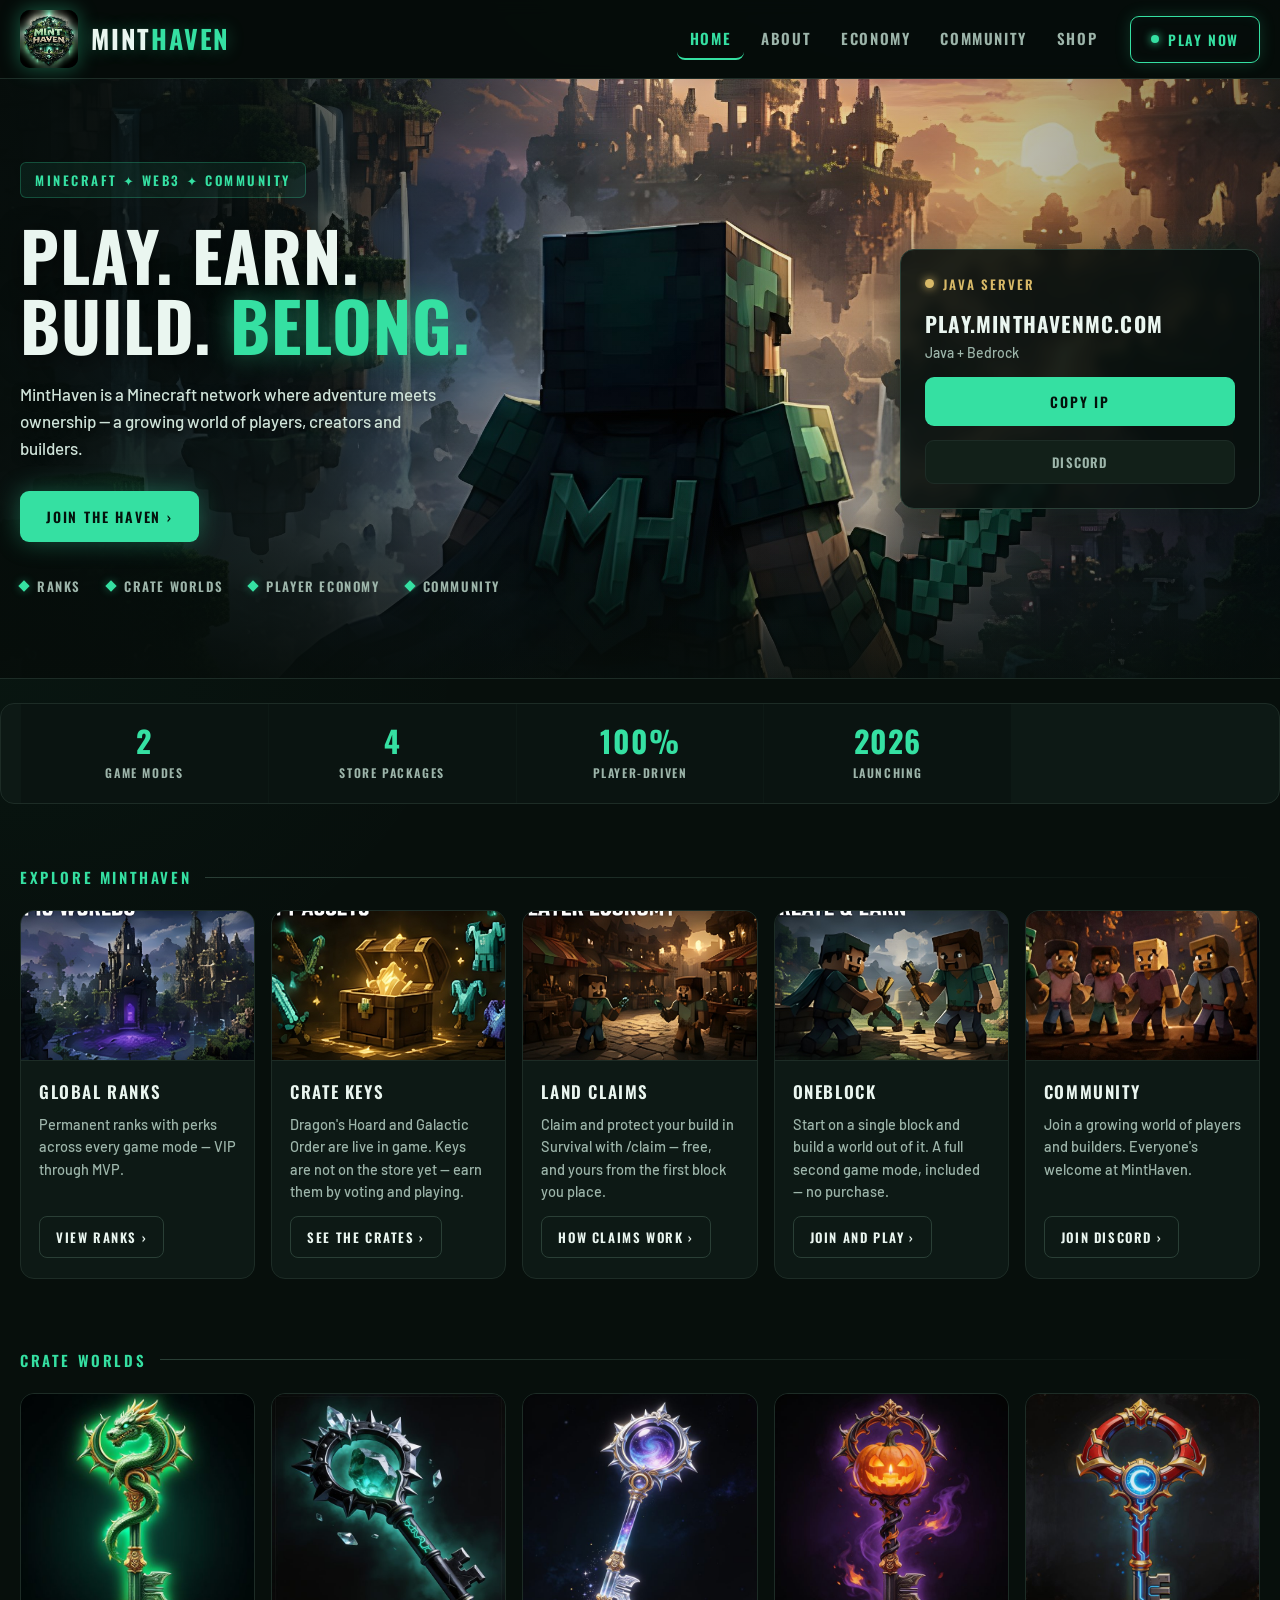
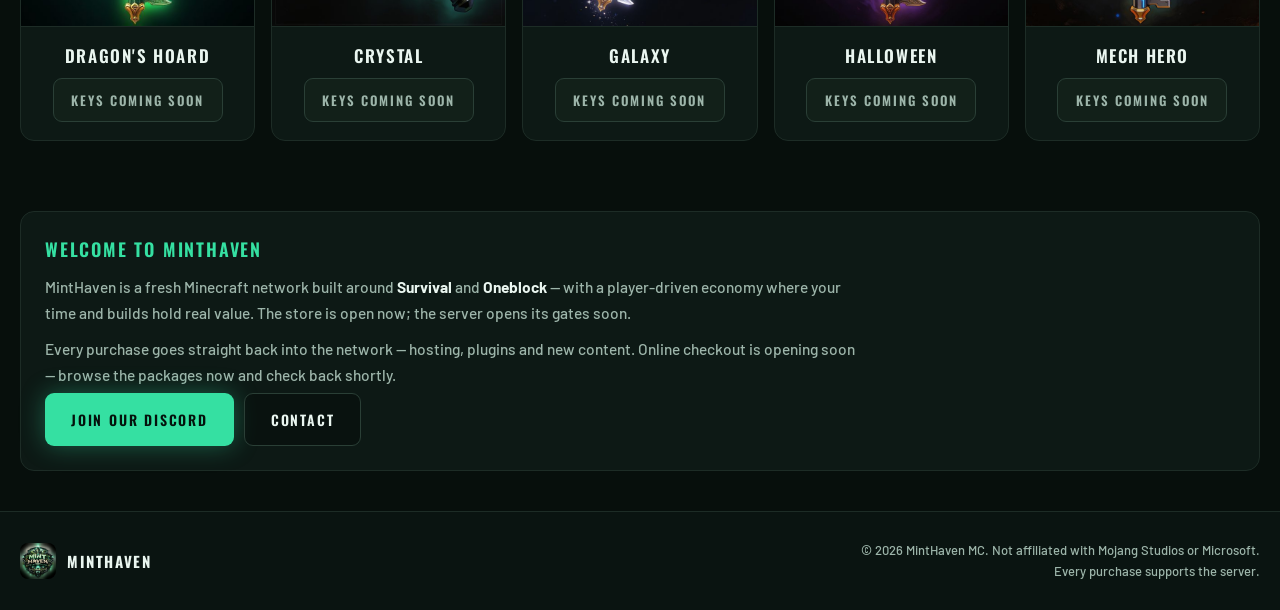
==== commit f9ead0b7: "store: sell what exists The catalogue was cloned from another server's storefront in July and never " ====
--- a/index.html
+++ b/index.html
@@ -433,9 +433,9 @@
 <!-- ============ CONFIG — edit these to go live ============ -->
 <script>
 const CONFIG = {
-  // DNS ready (play.minthavenmc.com → server via A+SRV). Kept EMPTY until the
-  // server build (Survival/Oneblock/Geyser) is done + whitelist off — then flip live.
-  serverIp: "",
+  // LIVE 2026-08-04: A + SRV (_minecraft._tcp.play) both resolve, mcsrvstat reports
+  // online on 9175. Players connect with the bare hostname, no port.
+  serverIp: "play.minthavenmc.com",
   javaVersion: "Java + Bedrock",              // shown under the IP on the server card
   playersOnline: "",                          // e.g. "1,248" — empty = no player count shown (never fake it)
   discord:  "https://discord.gg/S7c74MQbDR",  // MintHaven Discord invite (permanent)
@@ -451,18 +451,22 @@
   // Homepage stats strip. Keep these TRUE — swap to real metrics as they become real.
   stats: [
     { n:"2",    l:"Game Modes" },
-    { n:"50+",  l:"Store Packages" },
+    { n:"4",    l:"Store Packages" },
     { n:"100%", l:"Player-Driven" },
-    { n:"2026", l:"Launching" },
-    { n:"Open", l:"Store Live Now" }
+    { n:"2026", l:"Launching" }
   ],
   // "Trusted by" partner logos. Leave empty until real partnerships exist (strip hides itself).
   partners: []
 };
 
-/* CATALOG — structure + pricing cloned from store.pixelblockmc.com 2026-07-20
-   (brand-specific names swapped). Per item: url = full checkout link (or checkoutId
-   once Tebex is up → composes checkoutUrl + "/package/" + checkoutId). */
+/* CATALOG — every entry here MUST exist on Tebex and be deliverable in game.
+   As of 2026-08-04 that is exactly the four ranks: Tebex /listing returns one category
+   (Ranks) with 4 packages, and /plugins/ExcellentCrates/keys holds two keys that have no
+   Tebex package yet. The 45 crate/claim/furniture SKUs that used to live here were
+   cloned from another server's store in July and none of them existed — including a
+   purchasable mob spawner, which would have been pay-to-win even if it had.
+   Per item: url = full checkout link (or checkoutId once Tebex is up → composes
+   checkoutUrl + "/package/" + checkoutId). */
 const CATALOG = {
   "ranks": {
     label:"Global Ranks", tile:"mint", blurb:"Permanent cosmetic ranks across all game modes.",
@@ -473,81 +477,6 @@
       { id:"haven", name:"HAVEN", price:29.99, art:"crown" }
     ]
   },
-  "survival-crates": {
-    label:"Crates", group:"Survival", tile:"blue", blurb:"Crate keys for the Survival mode.",
-    items:[
-      { id:"sam1",   name:"Samurai Crate Key",          price:4.00,   art:"key-red" },
-      { id:"sam10",  name:"10 Samurai Key Bundle",      price:23.87,  art:"key-red",  badge:"×10" },
-      { id:"sam35",  name:"35 Samurai Key Bundle Pack", price:67.50,  art:"key-red",  badge:"×35" },
-      { id:"sam100", name:"100 Samurai Key Bundle",     price:195.00, art:"key-red",  badge:"×100" },
-      { id:"div1",   name:"Divine Key",                 price:4.00,   art:"key-gold" },
-      { id:"div10",  name:"10 Divine Key Bundle",       price:23.87,  art:"key-gold", badge:"×10" },
-      { id:"divall", name:"Divine Key All!",            price:40.00,  art:"key-gold" },
-      { id:"div35",  name:"35 Divine Key Pack",         price:67.50,  art:"key-gold", badge:"×35" },
-      { id:"div100", name:"100 Divine Key Pack",        price:195.00, art:"key-gold", badge:"×100" },
-      { id:"ultra",  name:"Ultra Crate Key",            price:3.00,   art:"key-cyan" },
-      { id:"spawn",  name:"Spawner Crate Key",          price:5.00,   art:"key-blue" },
-      { id:"mhkey",  name:"MintHaven Crate Key",        price:6.00,   art:"key-mint" },
-      { id:"kb1",    name:"Key Bundle I",               price:17.75,  art:"key-mint", badge:"I" },
-      { id:"kb2",    name:"Key Bundle II",              price:47.75,  art:"key-mint", badge:"II" },
-      { id:"kb3",    name:"Key Bundle III",             price:120.00, art:"key-mint", badge:"III" }
-    ]
-  },
-  "survival-claim": {
-    label:"Claim Blocks", group:"Survival", tile:"amber", blurb:"Protect more land in Survival.",
-    items:[
-      { id:"cb2",  name:"2k Claim Blocks",  price:2.00,  art:"block" },
-      { id:"cb5",  name:"5k Claim Blocks",  price:3.50,  art:"block", badge:"5k" },
-      { id:"cb10", name:"10k Claim Blocks", price:7.00,  art:"block", badge:"10k" },
-      { id:"cb40", name:"40k Claim Blocks", price:20.00, art:"block", badge:"40k" }
-    ]
-  },
-  "survival-misc": {
-    label:"Miscellaneous", group:"Survival", tile:"purple", blurb:"Extras for the Survival mode.",
-    items:[
-      { id:"pass",  name:"Mint Pass Premium", price:14.98, art:"ticket" },
-      { id:"title", name:"Custom Title",      price:17.50, art:"star" },
-      { id:"rain",  name:"Make it Rain",      price:17.50, art:"cloud" }
-    ]
-  },
-  "survival-furniture": {
-    label:"Furniture", group:"Survival", tile:"teal", blurb:"Infinite build blocks for decorating.",
-    items:[
-      { id:"con1",  name:"Infinite Concrete Key",                price:3.50,  art:"key-grey" },
-      { id:"con5",  name:"5 Infinite Concrete Key Bundle",       price:14.98, art:"key-grey", badge:"×5" },
-      { id:"con10", name:"10 Infinite Concrete Key Bundle",      price:19.98, art:"key-grey", badge:"×10" },
-      { id:"gla1",  name:"Infinite Stained Glass Key",           price:3.50,  art:"key-cyan" },
-      { id:"gla5",  name:"5 Infinite Stained Glass Key Bundle",  price:14.98, art:"key-cyan", badge:"×5" },
-      { id:"gla10", name:"10 Infinite Stained Glass Key Bundle", price:19.98, art:"key-cyan", badge:"×10" }
-    ]
-  },
-  "oneblock-crates": {
-    label:"Crates", group:"Oneblock", tile:"blue", blurb:"Crate keys for the Oneblock mode.",
-    items:[
-      { id:"osam1",   name:"Samurai Crate Key",          price:4.00,   art:"key-red" },
-      { id:"osam10",  name:"10 Samurai Key Bundle",      price:23.87,  art:"key-red",  badge:"×10" },
-      { id:"osam35",  name:"35 Samurai Key Bundle Pack", price:67.50,  art:"key-red",  badge:"×35" },
-      { id:"osam100", name:"100 Samurai Key Bundle",     price:195.00, art:"key-red",  badge:"×100" },
-      { id:"odiv1",   name:"Divine Key",                 price:4.00,   art:"key-gold" },
-      { id:"odiv10",  name:"10 Divine Key Bundle",       price:23.87,  art:"key-gold", badge:"×10" },
-      { id:"odivall", name:"Divine Key All!",            price:40.00,  art:"key-gold" },
-      { id:"odiv35",  name:"35 Divine Key Pack",         price:67.50,  art:"key-gold", badge:"×35" },
-      { id:"odiv100", name:"100 Divine Key Pack",        price:195.00, art:"key-gold", badge:"×100" },
-      { id:"tulip",   name:"Tulip Crate Key",            price:6.00,   art:"key-pink" },
-      { id:"ospawn",  name:"Spawner Crate Key",          price:6.00,   art:"key-blue" },
-      { id:"okb1",    name:"Key Bundle I",               price:35.35,  art:"key-mint", badge:"I" },
-      { id:"okb2",    name:"Key Bundle II",              price:75.00,  art:"key-mint", badge:"II" },
-      { id:"okb3",    name:"Key Bundle III",             price:120.00, art:"key-mint", badge:"III" }
-    ]
-  },
-  "oneblock-misc": {
-    label:"Miscellaneous", group:"Oneblock", tile:"purple", blurb:"Extras for the Oneblock mode.",
-    items:[
-      { id:"opass",  name:"Mint Pass Premium", price:14.98, art:"ticket" },
-      { id:"otitle", name:"Custom Title",      price:17.50, art:"star" },
-      { id:"orain",  name:"Make it Rain",      price:17.50, art:"cloud" }
-    ]
-  }
 };
 
 /* CRATE WORLDS — themed crate showcase on the homepage. Keys aren't sellable yet:
@@ -573,7 +502,6 @@
       <a href="#home" data-page="home">Home</a>
       <a href="#home" data-scroll="about">About</a>
       <a href="#home" data-scroll="economy">Economy</a>
-      <a href="#home" data-scroll="nfts">NFTs</a>
       <a href="#home" data-scroll="community">Community</a>
       <a href="#ranks" data-page="shop">Shop</a>
     </nav>
@@ -909,16 +837,16 @@
 }
 
 const CHIPS = [
-  { l:"Survival",    s:"#survival-crates" },
-  { l:"Oneblock",    s:"#oneblock-crates" },
+  { l:"Ranks",       s:"#ranks" },
+  { l:"Crate Worlds", s:"worlds", scroll:true },
   { l:"Player Economy", s:"economy", scroll:true },
   { l:"Community",   s:"community", scroll:true }
 ];
 const FEATURES = [
   { id:"economy",   img:"card-ranks.jpg",     h:"Global Ranks",    p:"Permanent ranks with perks across every game mode — VIP through MVP.",         cta:"View Ranks",        href:"#ranks" },
-  { id:"crates",    img:"card-crates.jpg",    h:"Crate Keys",      p:"Samurai, Divine, Ultra and more — keys and bundles for Survival and Oneblock.", cta:"View Crates",       href:"#survival-crates" },
-  { id:"nfts",      img:"card-claim.jpg",     h:"Claim Blocks",    p:"Protect more of your land in Survival — from 2k to 40k blocks.",                cta:"View Claim Blocks", href:"#survival-claim" },
-  { id:"oneblock",  img:"card-oneblock.jpg",  h:"Oneblock",        p:"Crates, cosmetics and more built for the Oneblock game mode.",                  cta:"View Oneblock",     href:"#oneblock-crates" },
+  { id:"crates",    img:"card-crates.jpg",    h:"Crate Keys",      p:"Dragon's Hoard and Galactic Order are live in game. Keys are not on the store yet — earn them by voting and playing.", cta:"See the Crates",    href:"#worlds" },
+  { id:"claims",    img:"card-claim.jpg",     h:"Land Claims",     p:"Claim and protect your build in Survival with /claim — free, and yours from the first block you place.", cta:"How Claims Work",  href:"#about" },
+  { id:"oneblock",  img:"card-oneblock.jpg",  h:"Oneblock",        p:"Start on a single block and build a world out of it. A full second game mode, included — no purchase.", cta:"Join and Play",     href:"#about" },
   { id:"community", img:"card-community.jpg", h:"Community",       p:"Join a growing world of players and builders. Everyone's welcome at MintHaven.", cta:hasDiscord?"Join Discord":"Browse Store", href:hasDiscord?SAFE_CONFIG.discord:"#ranks", ext:hasDiscord }
 ];
 
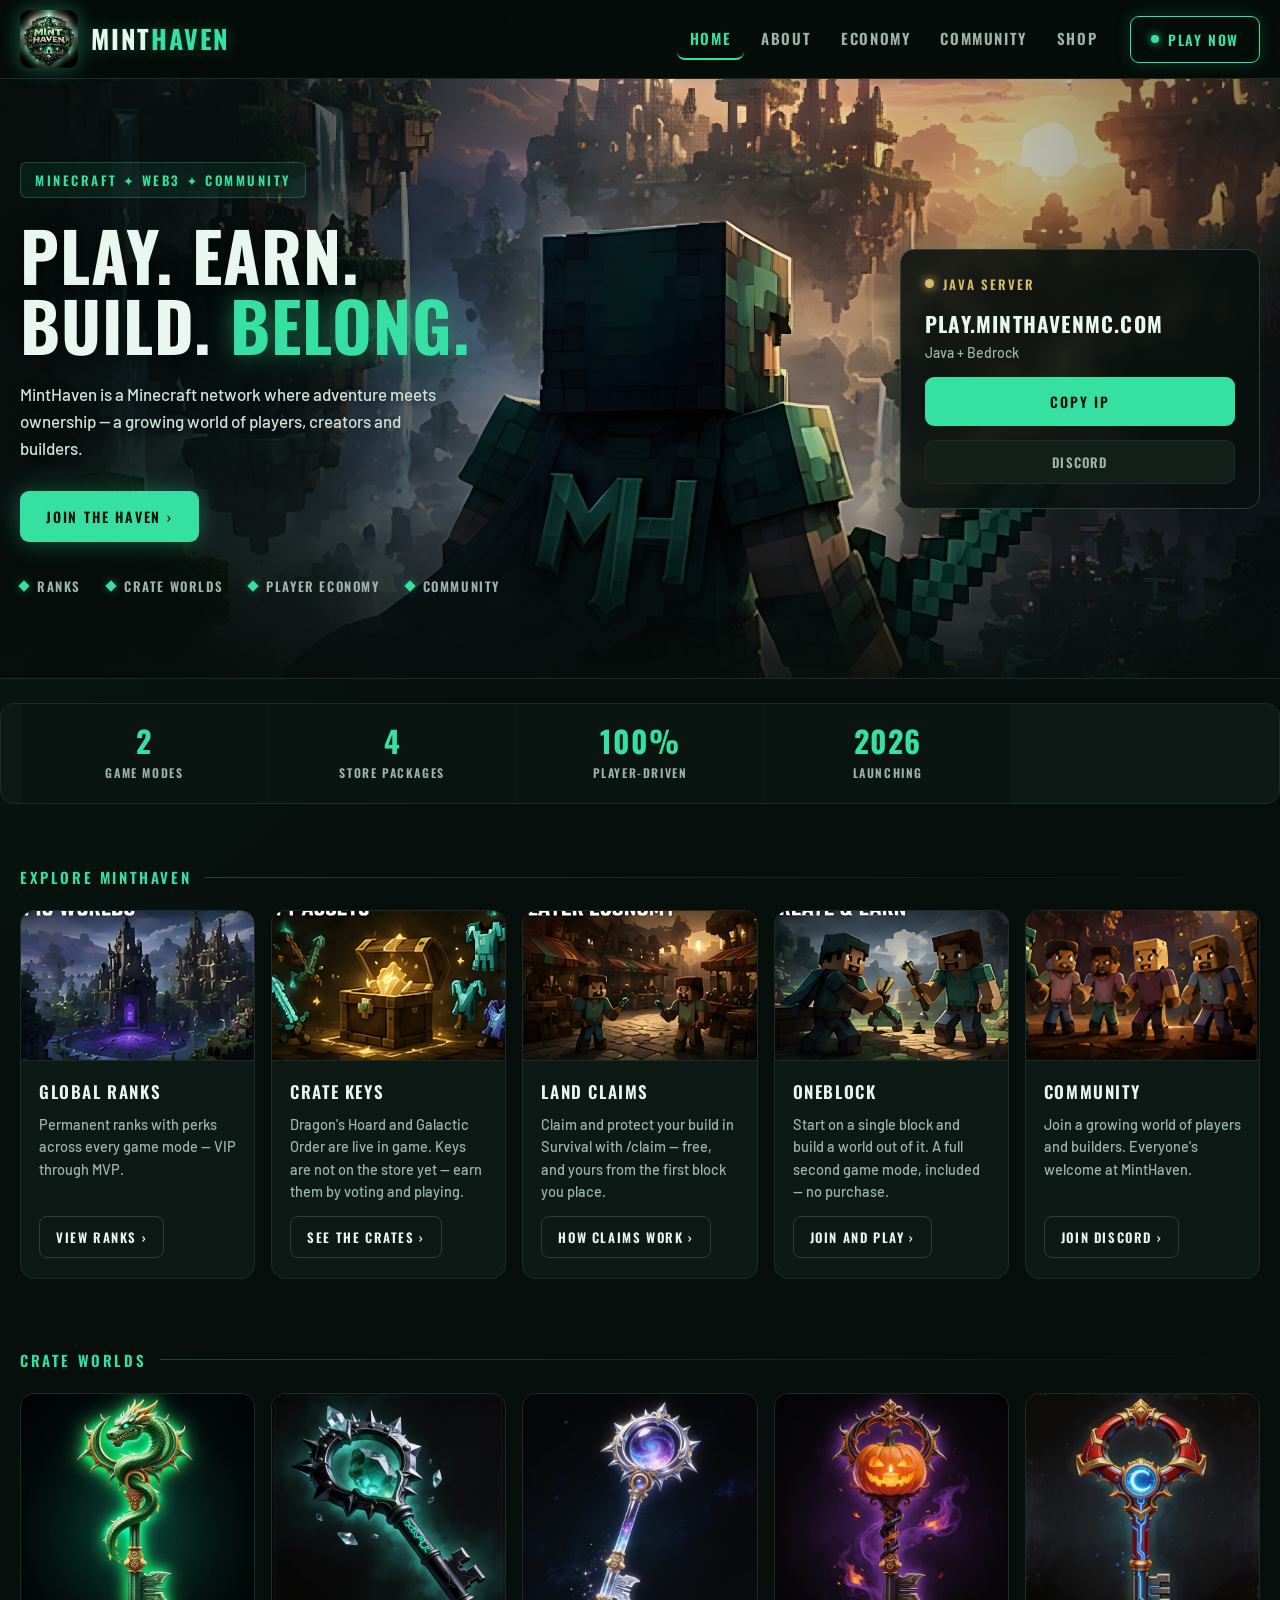
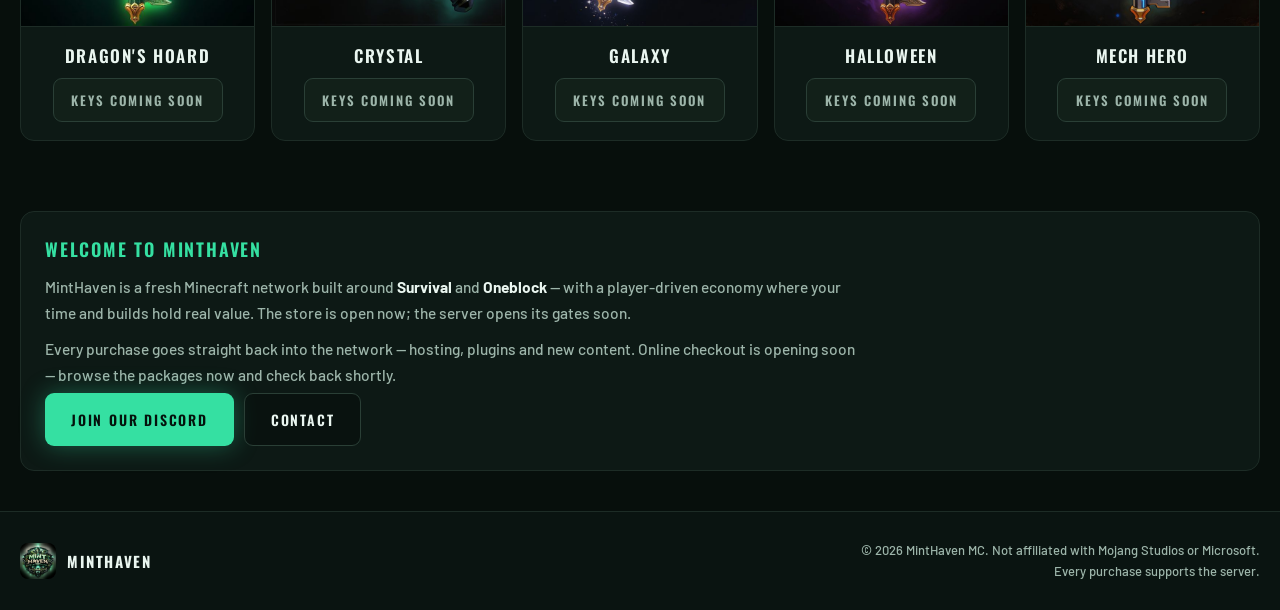
==== commit 8a3a75bc: "store: say what each rank actually gives you The four ranks were $9.99 / $14.99 / $19.99 / $29.99 fo" ====
--- a/index.html
+++ b/index.html
@@ -417,6 +417,9 @@
   html{scroll-behavior:auto}
   .btn,.fcard,.fc-btn,.fc-img img,.wcard,.wc-img img,.nav-item,.prod,.prod .buy,.toast,.nav-group-head .caret,.chip{transition:none}
 }
+  .prod .perks{list-style:none;margin:10px 0 4px;padding:0;text-align:left;display:grid;gap:5px}
+  .prod .perks li{font-size:13px;line-height:1.35;color:var(--muted,#9aa4b2);padding-left:16px;position:relative}
+  .prod .perks li::before{content:"";position:absolute;left:2px;top:6px;width:6px;height:6px;border-radius:50%;background:var(--mint,#57F2B2);opacity:.8}
 </style>
 </head>
 <body>
@@ -469,12 +472,16 @@
    checkoutUrl + "/package/" + checkoutId). */
 const CATALOG = {
   "ranks": {
-    label:"Global Ranks", tile:"mint", blurb:"Permanent cosmetic ranks across all game modes.",
+    label:"Global Ranks", tile:"mint", blurb:"Permanent cosmetic ranks across every game mode. Each tier contains the one below it — upgrades are pay-the-difference. No combat, mining or income advantage, ever.",
     items:[
-      { id:"vip",   name:"VIP",   price:9.99,  art:"helm-iron" },
-      { id:"pro",   name:"Pro",   price:14.99, art:"helm-dia",  badge:"POPULAR" },
-      { id:"mvp",   name:"MVP",   price:19.99, art:"helm-gold" },
-      { id:"haven", name:"HAVEN", price:29.99, art:"crown" }
+      { id:"vip",   name:"VIP",   price:9.99,  art:"helm-iron",
+        perks:["Green VIP tag in chat and tab","5 homes (up from 3)","/hat and /nick","/back after a teleport","Weekly VIP cosmetic kit"] },
+      { id:"pro",   name:"Pro",   price:14.99, art:"helm-dia",  badge:"POPULAR",
+        perks:["Everything in VIP","Blue Pro tag","8 homes","Rename and re-lore your items","Disguise as cow, pig, sheep or chicken","Weekly Pro cosmetic kit"] },
+      { id:"mvp",   name:"MVP",   price:19.99, art:"helm-gold",
+        perks:["Everything in Pro","Pink MVP tag","12 homes","Your own personal time and weather","/near to find players around you","Disguise as wolf, fox, axolotl or allay","Weekly MVP cosmetic kit"] },
+      { id:"haven", name:"HAVEN", price:29.99, art:"crown",
+        perks:["Everything in MVP","Bold green HAVEN tag","20 homes","Coloured and hex-coloured nicknames","Disguise as ANY mob","Weekly HAVEN kit, including a dragon head"] }
     ]
   },
 };
@@ -941,6 +948,7 @@
       <div class="prod panel">
         ${tileHtml(cat, it)}
         <div class="name">${escapeHtml(it.name)}</div>
+        ${Array.isArray(it.perks) && it.perks.length ? `<ul class="perks">${it.perks.map(x => `<li>${escapeHtml(x)}</li>`).join("")}</ul>` : ""}
         <div class="price">${money(it.price)}</div>
         <button class="buy" type="button" data-cat="${escapeAttr(key)}" data-id="${escapeAttr(it.id)}" aria-label="${escapeAttr(`Buy ${it.name} — ${money(it.price)}`)}">Buy</button>
       </div>`).join("")}
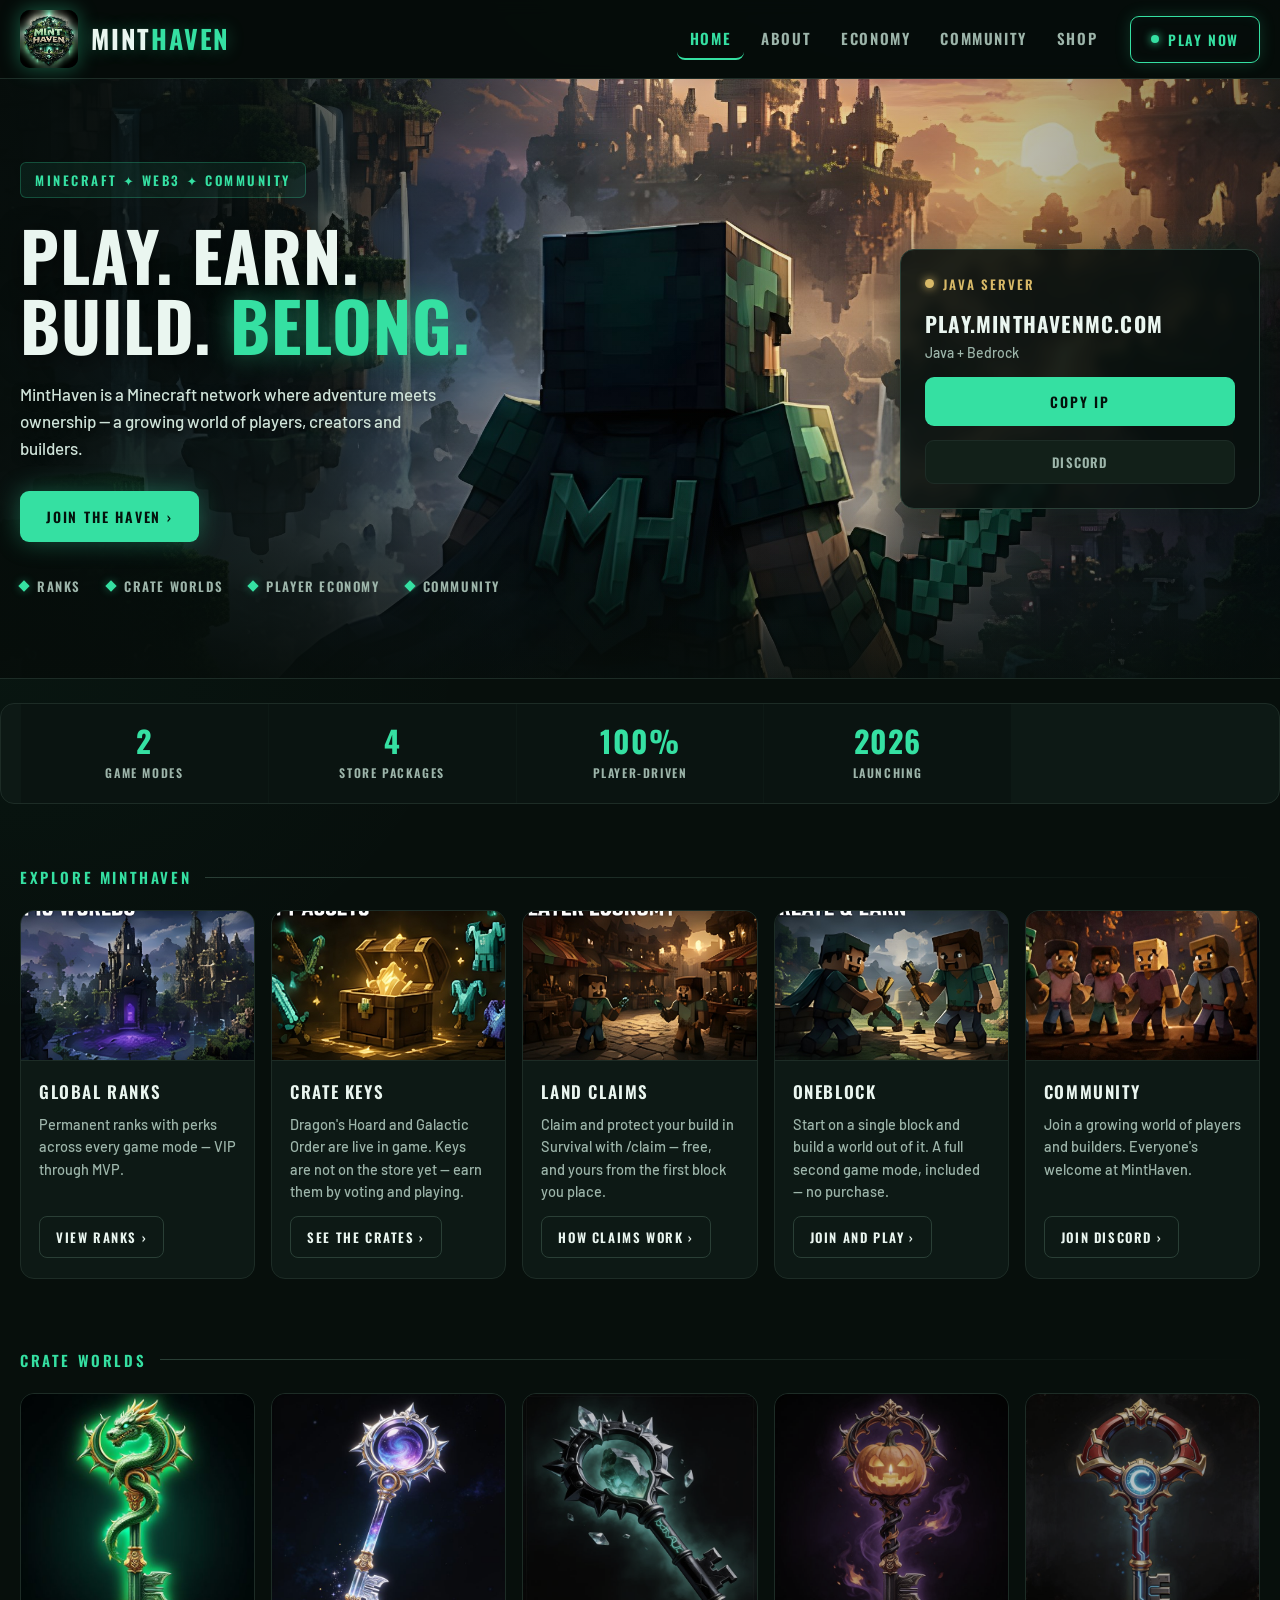
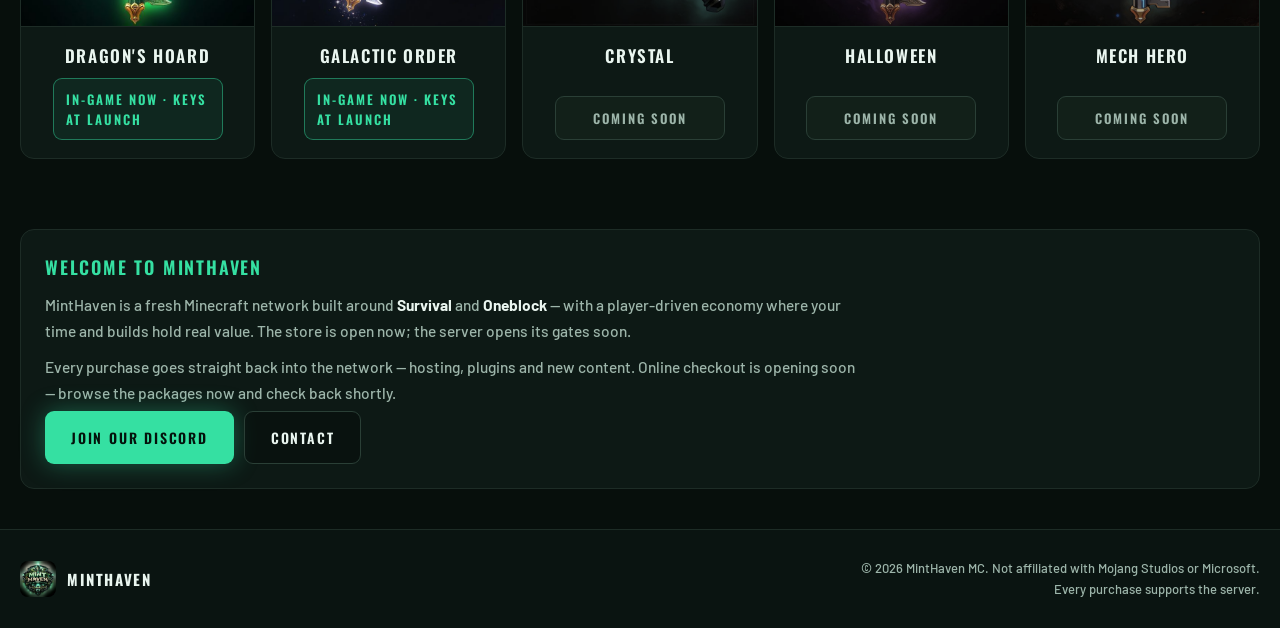
==== commit e13eaa17: "store: only label a crate live if a player can open it in-game The Crate Worlds strip showed five ca" ====
--- a/index.html
+++ b/index.html
@@ -331,6 +331,9 @@
   background:var(--panel-2);color:var(--muted);
   font-family:var(--disp);font-weight:600;font-size:13px;letter-spacing:2px;text-transform:uppercase;
 }
+/* a crate that exists in-game reads live; a roadmap teaser reads muted and stays labelled */
+.wcard:not(.is-soon) .buy-state{border-color:rgba(53,224,162,.45);color:var(--mint);background:rgba(53,224,162,.07)}
+.wcard.is-soon .wc-img img{filter:saturate(.55) brightness(.82)}
 @media(hover:hover){
   .nav-item:not(.active):hover{color:var(--text);background:rgba(255,255,255,.03)}
   .nav-links a:hover{color:var(--text)}
@@ -486,14 +489,18 @@
   },
 };
 
-/* CRATE WORLDS — themed crate showcase on the homepage. Keys aren't sellable yet:
-   no prices/links on purpose — cards render an honest "Keys Coming Soon" state. */
+/* CRATE WORLDS — themed crate showcase on the homepage.
+   A card without `soon` means the crate EXISTS in-game and a player can open it today.
+   Exactly two do: Dragon's Hoard and Galactic Order (the space crate — its rewards are the
+   nexo:galaxy_* items, which is why it carries the galaxy key art). The rest are roadmap
+   teasers and must stay labelled, or the page promises a crate the server does not have.
+   Keys aren't sellable yet either, so no prices/links until Tebex is published. */
 const WORLDS = [
-  { id:"world-dragons-hoard", name:"Dragon's Hoard", img:"world-dragon.jpg" },
-  { id:"world-crystal",       name:"Crystal",        img:"world-crystal.jpg" },
-  { id:"world-galaxy",        name:"Galaxy",         img:"world-galaxy.jpg" },
-  { id:"world-halloween",     name:"Halloween",      img:"world-halloween.jpg" },
-  { id:"world-mech-hero",     name:"Mech Hero",      img:"world-mechhero.jpg" }
+  { id:"world-dragons-hoard",  name:"Dragon's Hoard", img:"world-dragon.jpg" },
+  { id:"world-galactic-order", name:"Galactic Order", img:"world-galaxy.jpg" },
+  { id:"world-crystal",        name:"Crystal",        img:"world-crystal.jpg",   soon:true },
+  { id:"world-halloween",      name:"Halloween",      img:"world-halloween.jpg", soon:true },
+  { id:"world-mech-hero",      name:"Mech Hero",      img:"world-mechhero.jpg",  soon:true }
 ];
 </script>
 
@@ -913,11 +920,11 @@
     <div class="sec-head">Crate Worlds</div>
     <div class="world-grid">
       ${WORLDS.map(w => `
-      <div class="wcard" id="${escapeAttr(w.id)}">
+      <div class="wcard${w.soon ? " is-soon" : ""}" id="${escapeAttr(w.id)}">
         <div class="wc-img"><img src="assets/${escapeAttr(w.img)}" alt="${escapeAttr(`${w.name} crate key art`)}" loading="lazy" decoding="async"></div>
         <div class="wc-body">
           <h3>${escapeHtml(w.name)}</h3>
-          <span class="buy-state">Keys Coming Soon</span>
+          <span class="buy-state">${w.soon ? "Coming Soon" : (checkoutLive ? "Keys in the store" : "In-game now &middot; keys at launch")}</span>
         </div>
       </div>`).join("")}
     </div>
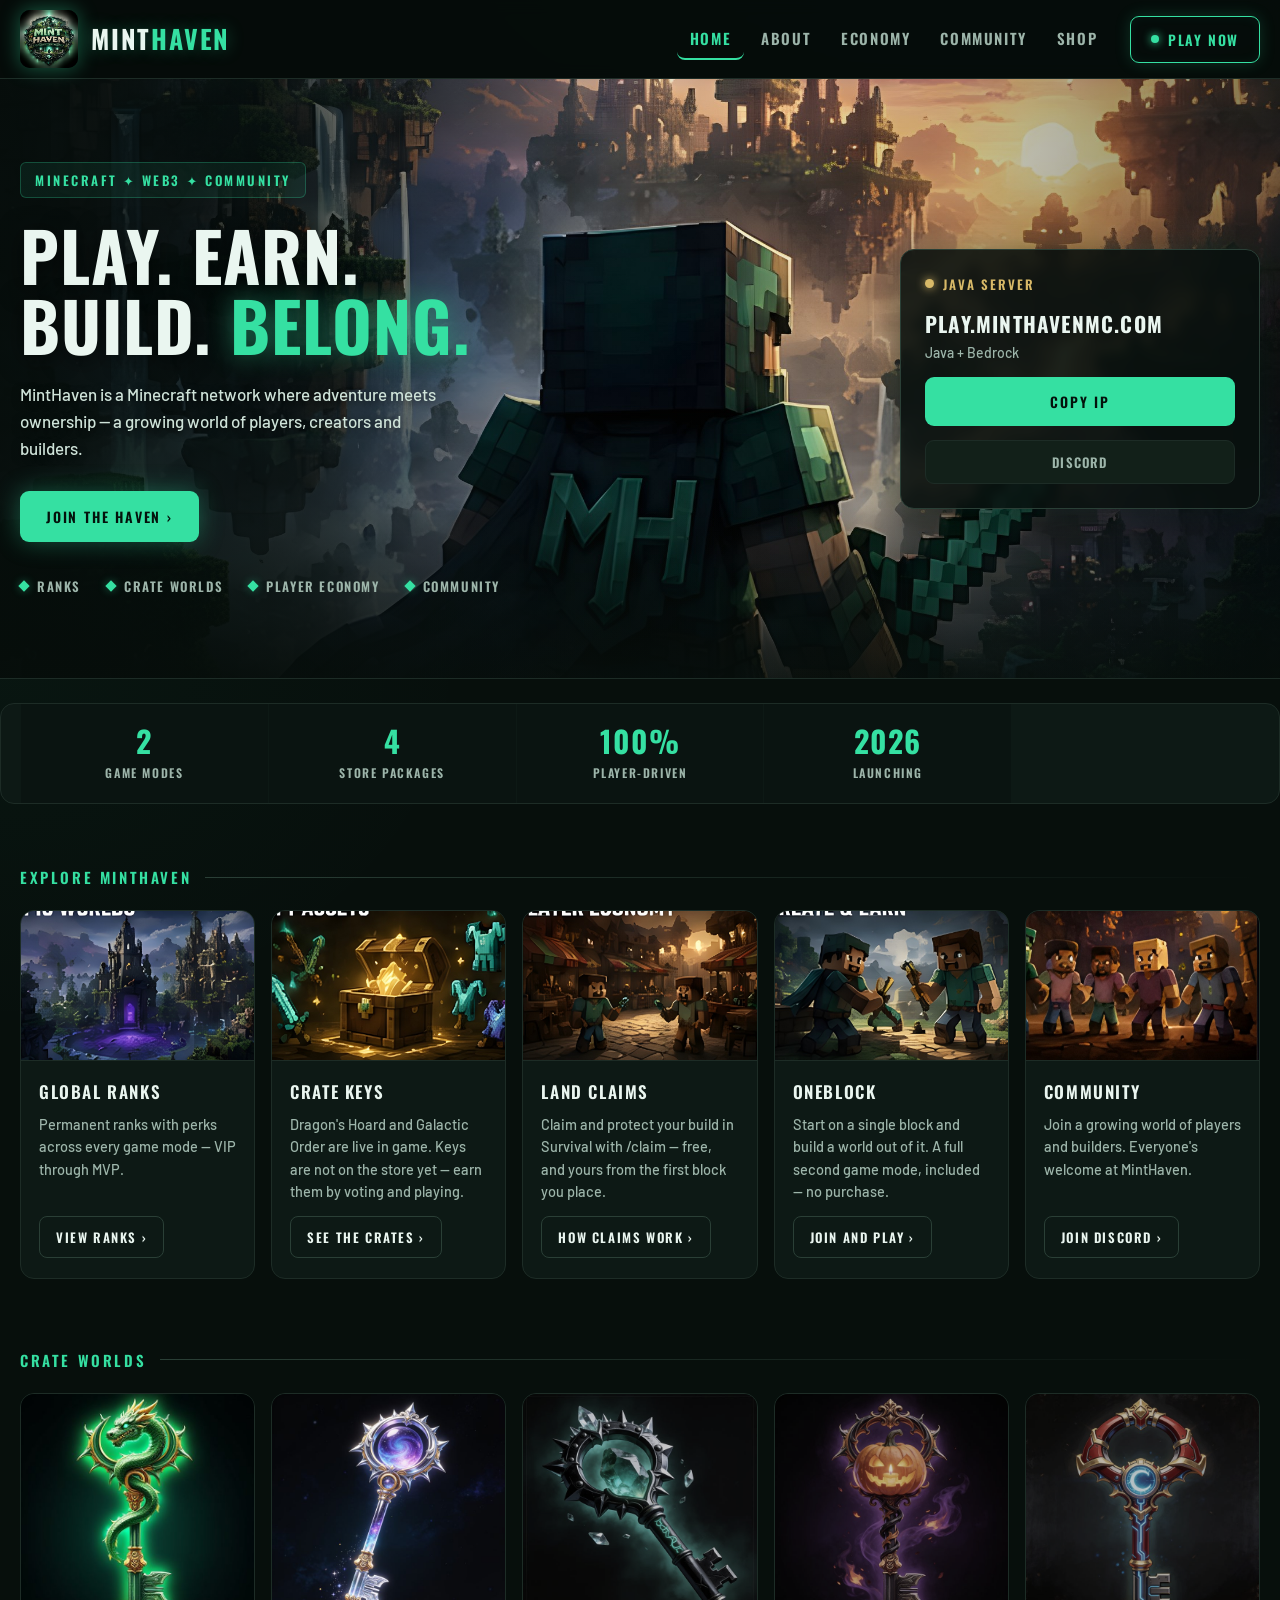
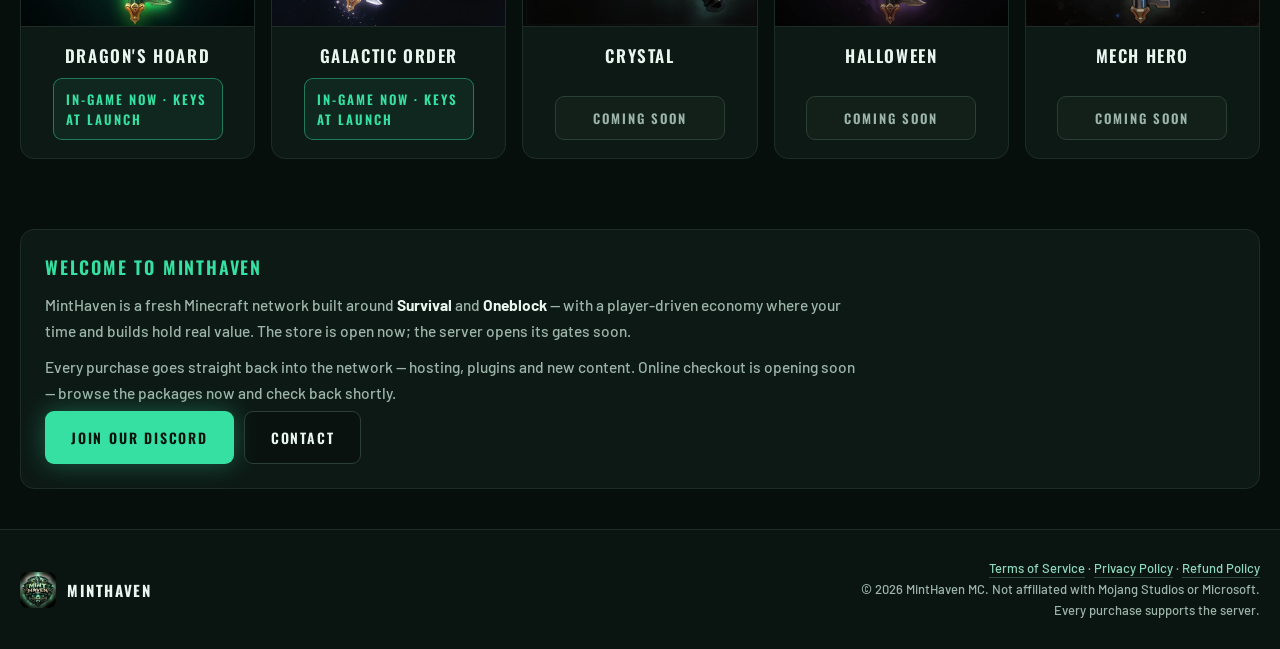
==== commit d2b811b6: "store: ship Terms, Privacy and Refund pages The store had one legal string in 57 KB — the Mojang dis" ====
--- a/index.html
+++ b/index.html
@@ -351,6 +351,8 @@
 .foot-brand img{height:36px;width:36px;object-fit:cover;border-radius:8px}
 .foot-brand .bn{font-family:var(--disp);font-weight:700;font-size:15px;letter-spacing:1.6px;text-transform:uppercase}
 .foot-inner .fb{font-size:13px;color:var(--muted);font-weight:500;line-height:1.6;text-align:right}
+.foot-inner .fb .flegal a{color:var(--mint-dim);border-bottom:1px solid rgba(143,217,189,.28);padding-bottom:1px}
+.foot-inner .fb .flegal a:hover{color:var(--mint);border-bottom-color:var(--mint)}
 
 /* ---------- modal ---------- */
 .modal-bg{
@@ -547,6 +549,11 @@
       <span class="bn">MintHaven</span>
     </div>
     <div class="fb">
+      <span class="flegal">
+        <a href="terms.html">Terms of Service</a> ·
+        <a href="privacy.html">Privacy Policy</a> ·
+        <a href="refund.html">Refund Policy</a>
+      </span><br>
       © <span id="year"></span> MintHaven MC. Not affiliated with Mojang Studios or Microsoft.<br>
       <span id="footNote"></span>
     </div>
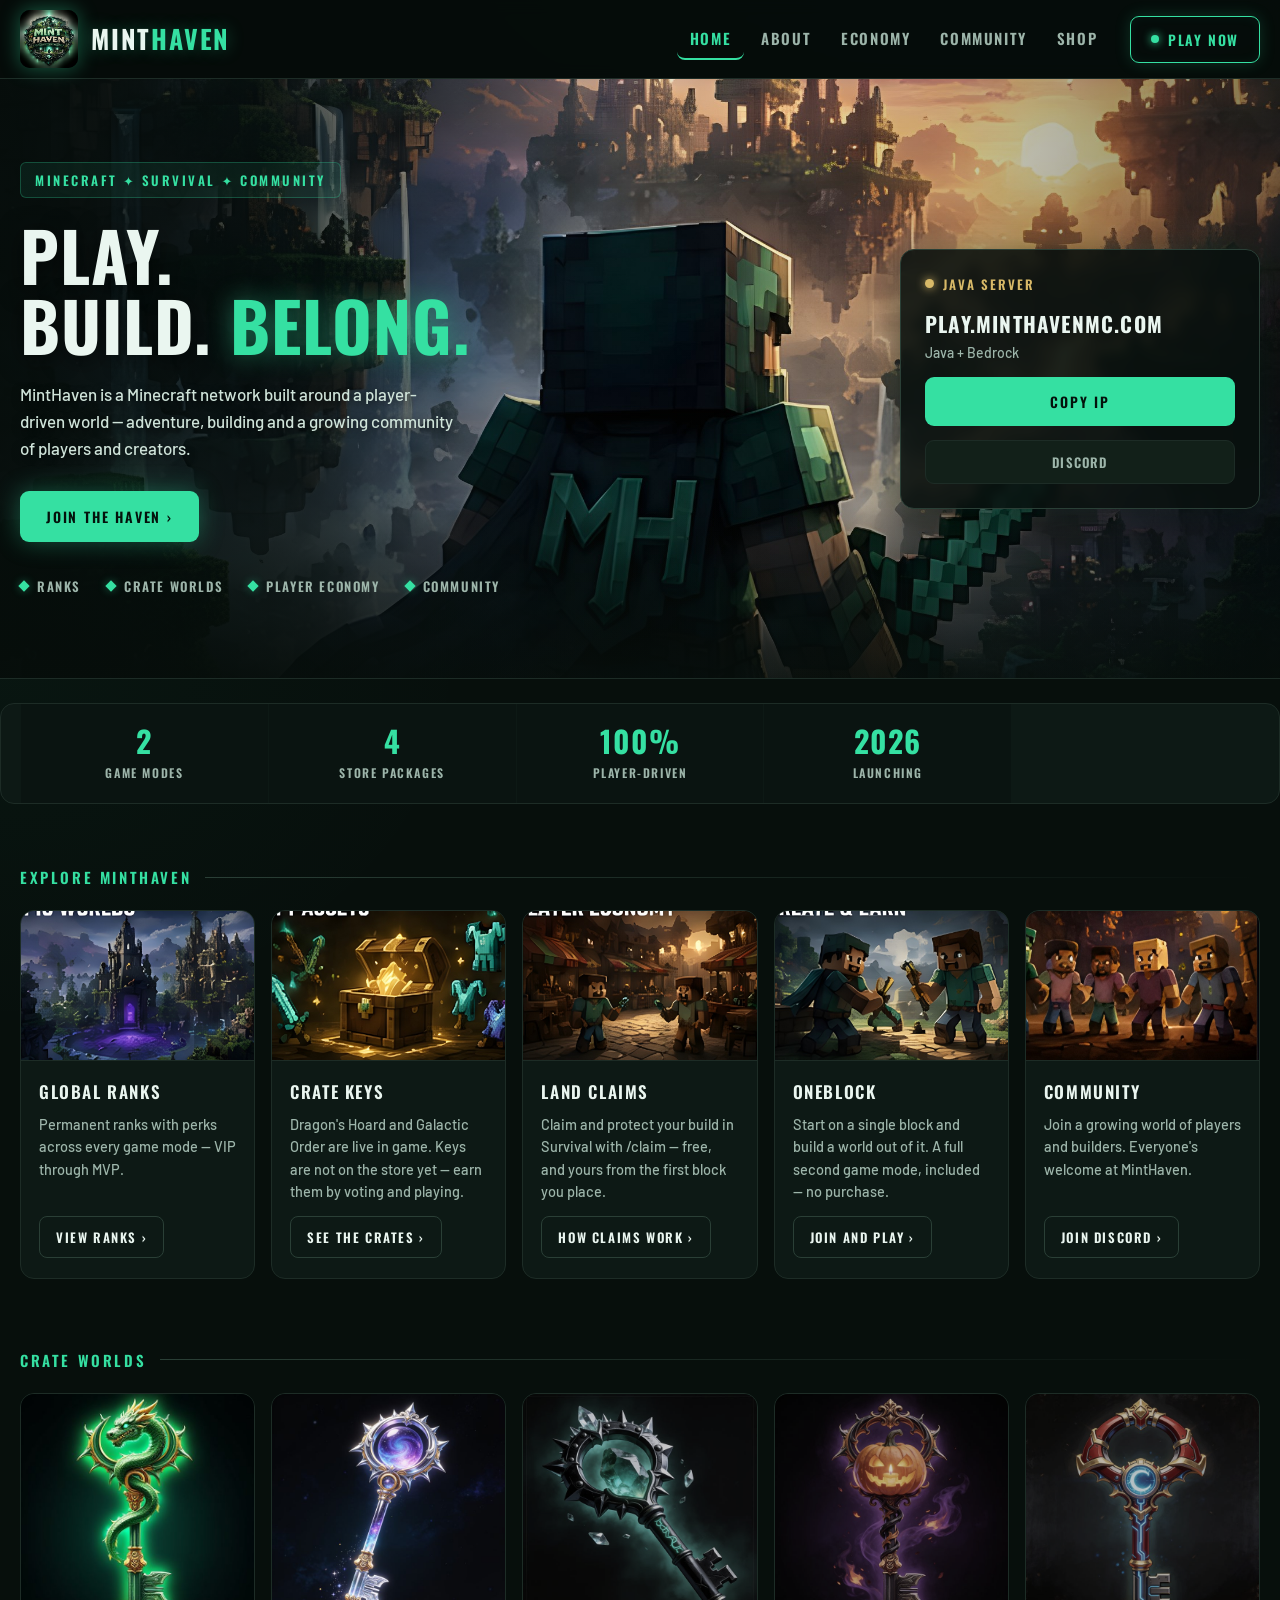
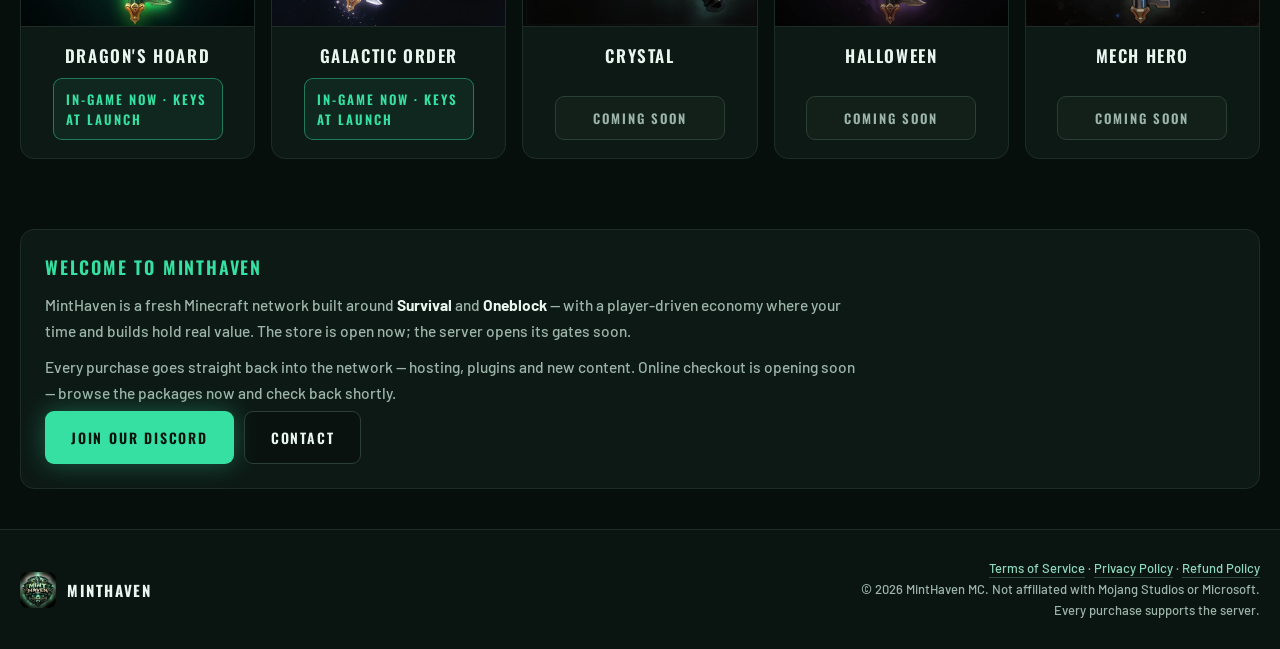
==== commit d21b41fa: "store: drop unbacked Web3/Earn messaging from hero and metadata No MNT/crypto exists yet. "Play. Ear" ====
--- a/index.html
+++ b/index.html
@@ -3,19 +3,19 @@
 <head>
 <meta charset="UTF-8">
 <meta name="viewport" content="width=device-width, initial-scale=1.0">
-<title>MintHaven — Play. Earn. Build. Belong.</title>
+<title>MintHaven — Play. Build. Belong.</title>
 <meta name="description" content="MintHaven MC official store — ranks, crate keys, claim blocks and more.">
 <meta name="robots" content="index,follow">
 <meta name="theme-color" content="#070f0c">
 <meta property="og:type" content="website">
 <meta property="og:site_name" content="MintHaven MC">
-<meta property="og:title" content="MintHaven — Play. Earn. Build. Belong.">
+<meta property="og:title" content="MintHaven — Play. Build. Belong.">
 <meta property="og:description" content="MintHaven MC official store — ranks, crate keys, claim blocks and more.">
 <meta property="og:url" content="https://store.minthavenmc.com/">
 <meta property="og:image" content="https://store.minthavenmc.com/assets/emblem.jpg">
 <meta property="og:image:alt" content="MintHaven emblem">
 <meta name="twitter:card" content="summary_large_image">
-<meta name="twitter:title" content="MintHaven — Play. Earn. Build. Belong.">
+<meta name="twitter:title" content="MintHaven — Play. Build. Belong.">
 <meta name="twitter:description" content="MintHaven MC official store — ranks, crate keys, claim blocks and more.">
 <meta name="twitter:image" content="https://store.minthavenmc.com/assets/emblem.jpg">
 <link rel="canonical" href="https://store.minthavenmc.com/">
@@ -634,7 +634,7 @@
   teal:   ["#2f8a80","rgba(62,211,192,.3)"]
 };
 const SITE_URL = "https://store.minthavenmc.com/";
-const DEFAULT_TITLE = "MintHaven — Play. Earn. Build. Belong.";
+const DEFAULT_TITLE = "MintHaven — Play. Build. Belong.";
 const DEFAULT_DESC = "MintHaven MC official store — ranks, crate keys, claim blocks and more.";
 function escapeHtml(value){
   return String(value ?? "").replace(/[&<>"']/g, char => ({
@@ -891,9 +891,9 @@
   <section class="hero" id="play">
     <div class="hero-inner">
       <div class="hero-copy">
-        <span class="eyebrow">Minecraft ✦ Web3 ✦ Community</span>
-        <h1>Play. Earn.<br>Build. <span class="m">Belong.</span></h1>
-        <p class="sub">MintHaven is a Minecraft network where adventure meets ownership — a growing world of players, creators and builders.</p>
+        <span class="eyebrow">Minecraft ✦ Survival ✦ Community</span>
+        <h1>Play.<br>Build. <span class="m">Belong.</span></h1>
+        <p class="sub">MintHaven is a Minecraft network built around a player-driven world — adventure, building and a growing community of players and creators.</p>
         <div class="cta-row">
           <a class="btn btn-solid" href="${joinHref}"${joinExt}>Join the Haven ›</a>
           ${SAFE_CONFIG.trailerUrl ? `<a class="btn btn-line" href="${escapeAttr(SAFE_CONFIG.trailerUrl)}" target="_blank" rel="noopener">▶ Watch Trailer</a>` : ""}
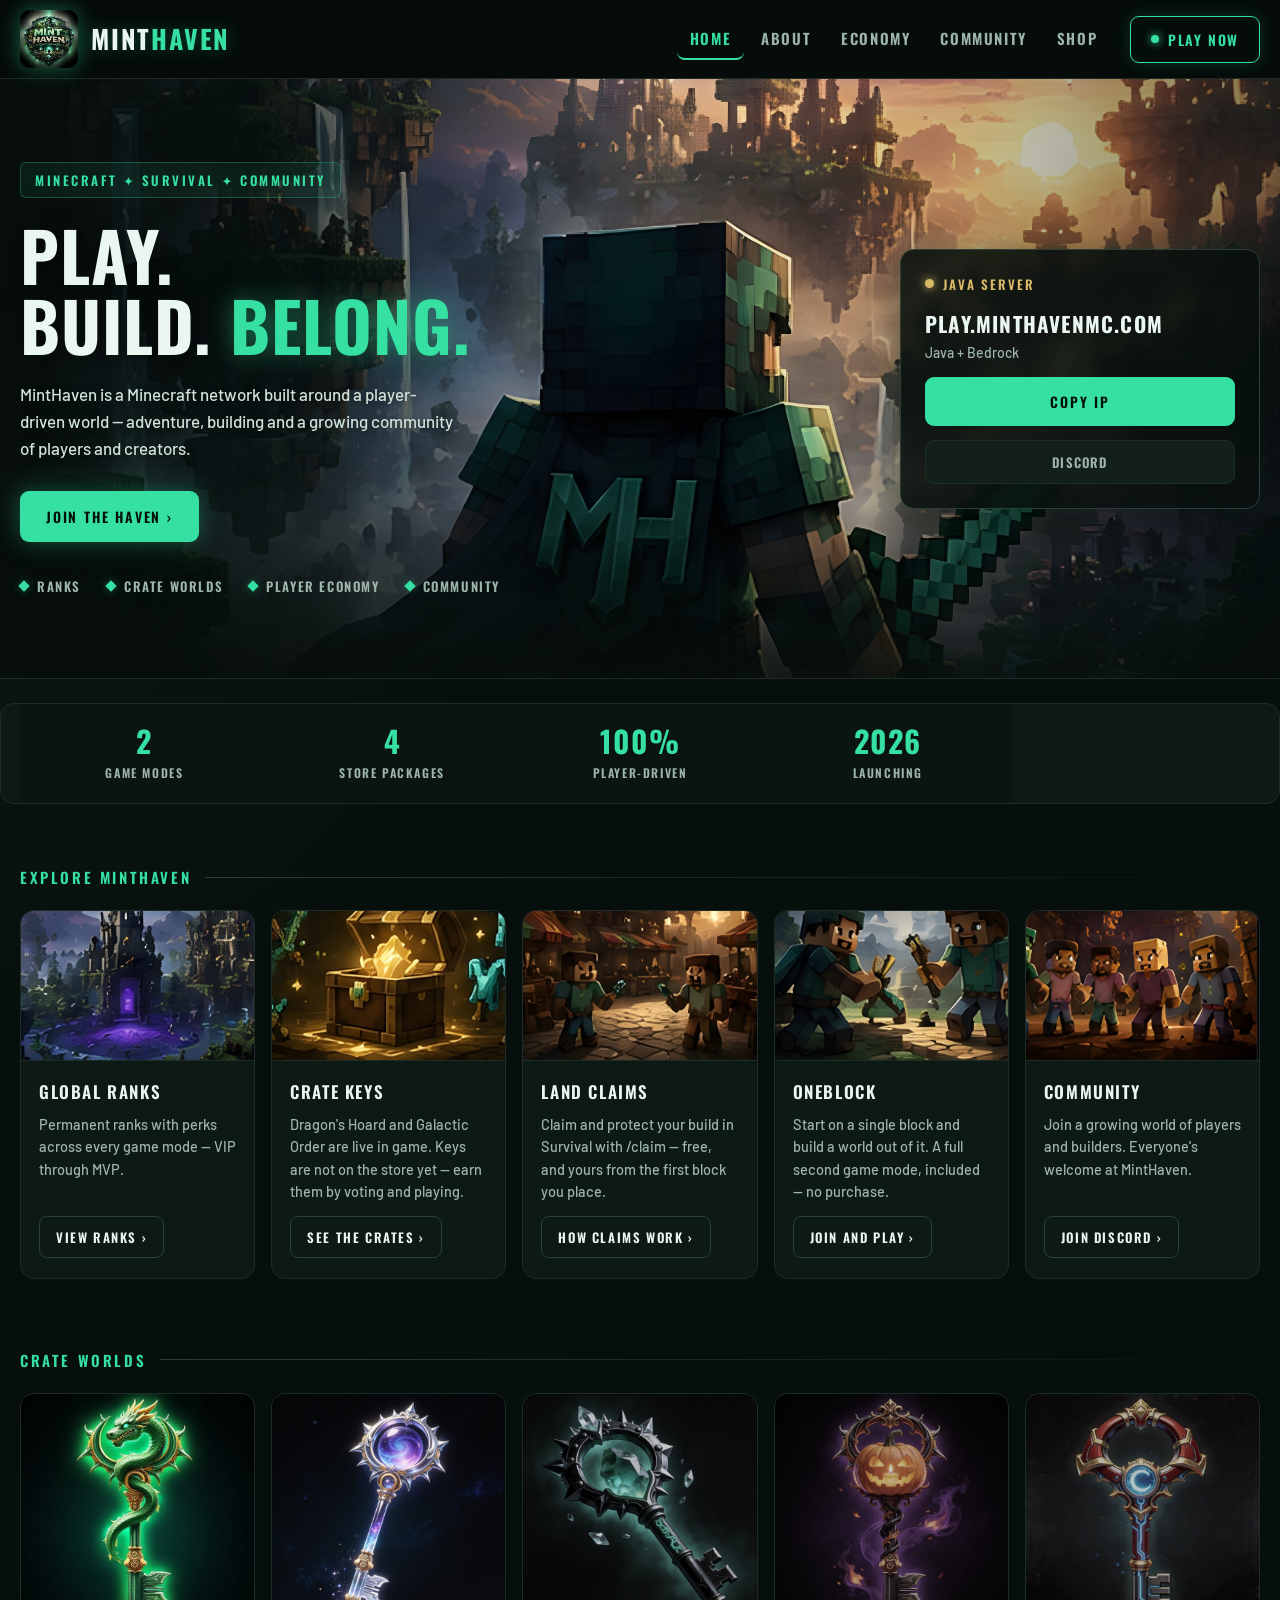
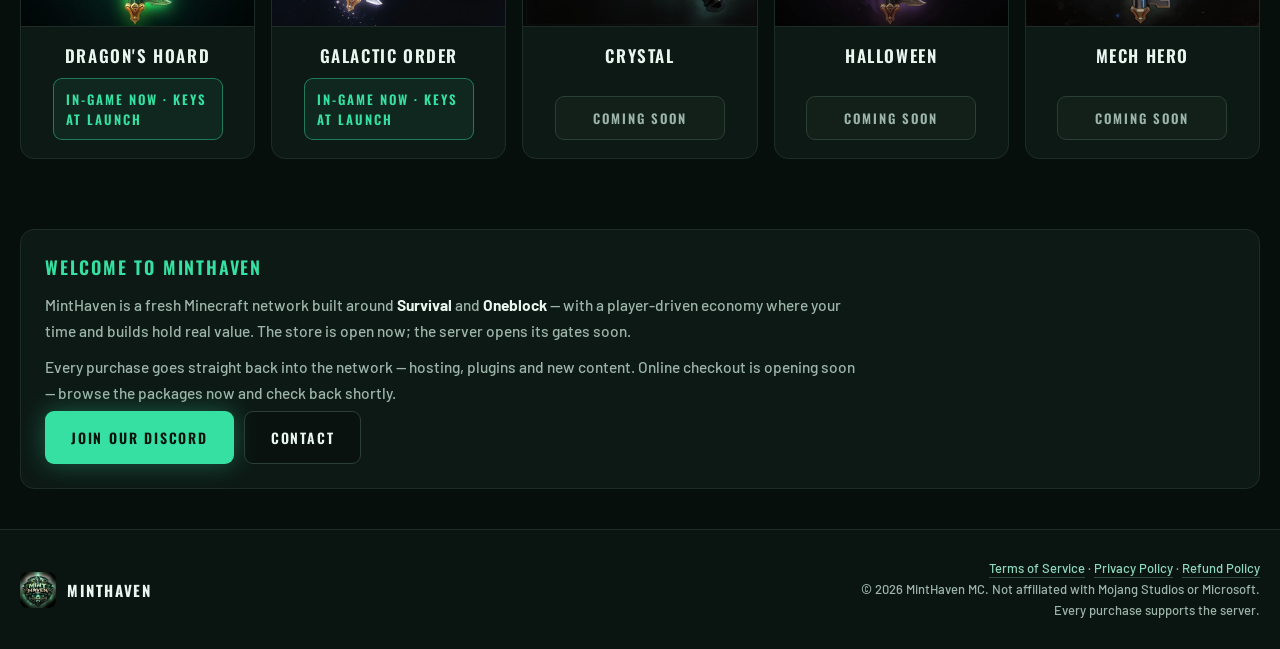
==== commit 77f9c2fe: "store: wire real Tebex package IDs for the 4 ranks minthaven.tebex.store is confirmed linked (plugin" ====
--- a/index.html
+++ b/index.html
@@ -452,8 +452,13 @@
   tiktok:   "",                               // TODO full https URL (empty = hidden)
   trailerUrl: "",                             // TODO trailer link (empty = Watch Trailer button hidden — no dead link)
   contactEmail: "support@minthavenmc.com",    // forwards to operator inbox (Namecheap forward)
-  // Tebex store base URL, e.g. "https://minthaven.tebex.io". Buy buttons need BOTH this
-  // and a per-item checkout id/url below. Empty = honest "checkout opening soon" UI with hidden checkout buttons.
+  // Tebex store base URL. Buy buttons need BOTH this and a per-item checkoutId below.
+  // Verified 2026-10-06: minthaven.tebex.store IS linked (server 2388645, plugin
+  // secret-key live) and has all 4 Ranks packages for sale with real IDs (wired below)
+  // — but the storefront itself still 404s, meaning it hasn't been hit Publish in the
+  // Tebex Creator dashboard yet. Flip this to "https://minthaven.tebex.store" the moment
+  // that one owner action happens — everything else is ready. Empty = honest "checkout
+  // opening soon" UI with hidden checkout buttons, which is still the true state today.
   checkoutUrl: "",
 
   // Homepage stats strip. Keep these TRUE — swap to real metrics as they become real.
@@ -479,13 +484,13 @@
   "ranks": {
     label:"Global Ranks", tile:"mint", blurb:"Permanent cosmetic ranks across every game mode. Each tier contains the one below it — upgrades are pay-the-difference. No combat, mining or income advantage, ever.",
     items:[
-      { id:"vip",   name:"VIP",   price:9.99,  art:"helm-iron",
+      { id:"vip",   name:"VIP",   price:9.99,  art:"helm-iron",  checkoutId:"7573412",
         perks:["Green VIP tag in chat and tab","5 homes (up from 3)","/hat and /nick","/back after a teleport","Weekly VIP cosmetic kit"] },
-      { id:"pro",   name:"Pro",   price:14.99, art:"helm-dia",  badge:"POPULAR",
+      { id:"pro",   name:"Pro",   price:14.99, art:"helm-dia",  badge:"POPULAR", checkoutId:"7573416",
         perks:["Everything in VIP","Blue Pro tag","8 homes","Rename and re-lore your items","Disguise as cow, pig, sheep or chicken","Weekly Pro cosmetic kit"] },
-      { id:"mvp",   name:"MVP",   price:19.99, art:"helm-gold",
+      { id:"mvp",   name:"MVP",   price:19.99, art:"helm-gold",  checkoutId:"7573418",
         perks:["Everything in Pro","Pink MVP tag","12 homes","Your own personal time and weather","/near to find players around you","Disguise as wolf, fox, axolotl or allay","Weekly MVP cosmetic kit"] },
-      { id:"haven", name:"HAVEN", price:29.99, art:"crown",
+      { id:"haven", name:"HAVEN", price:29.99, art:"crown",  checkoutId:"7573419",
         perks:["Everything in MVP","Bold green HAVEN tag","20 homes","Coloured and hex-coloured nicknames","Disguise as ANY mob","Weekly HAVEN kit, including a dragon head"] }
     ]
   },
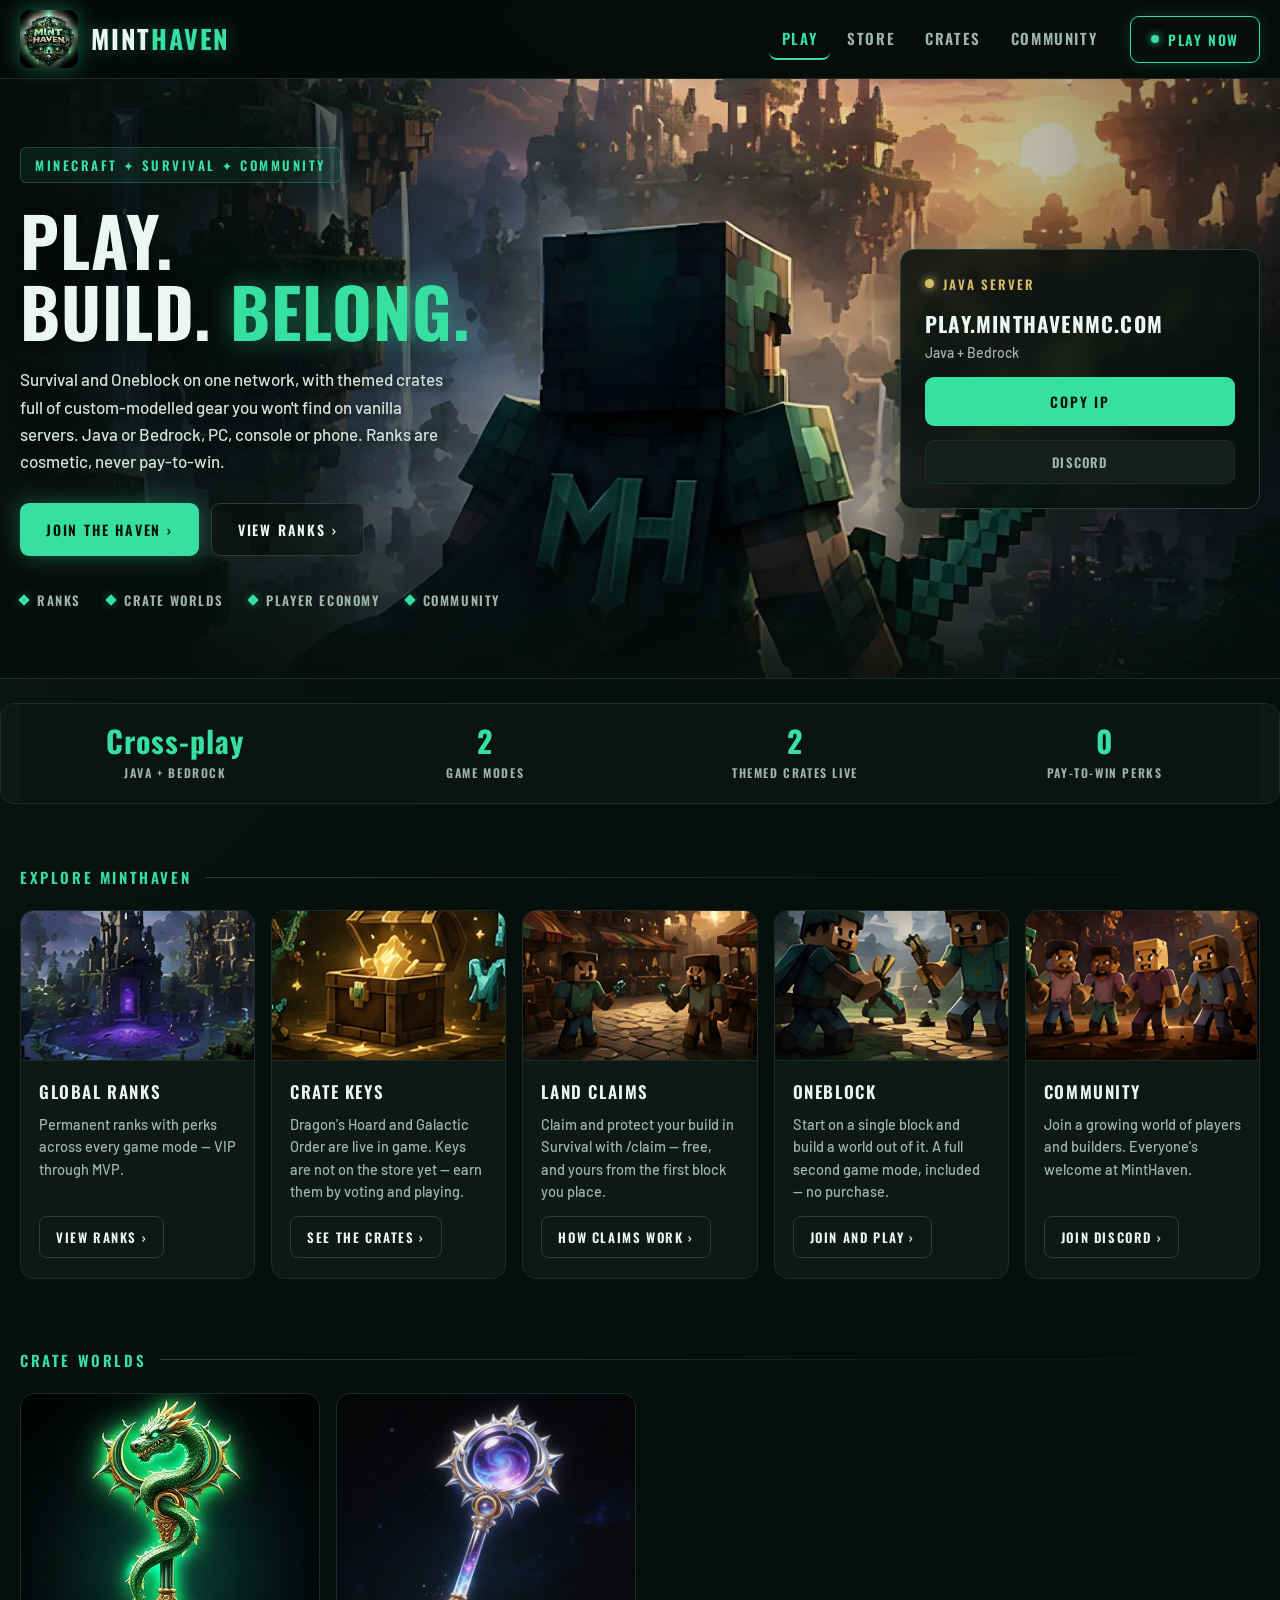
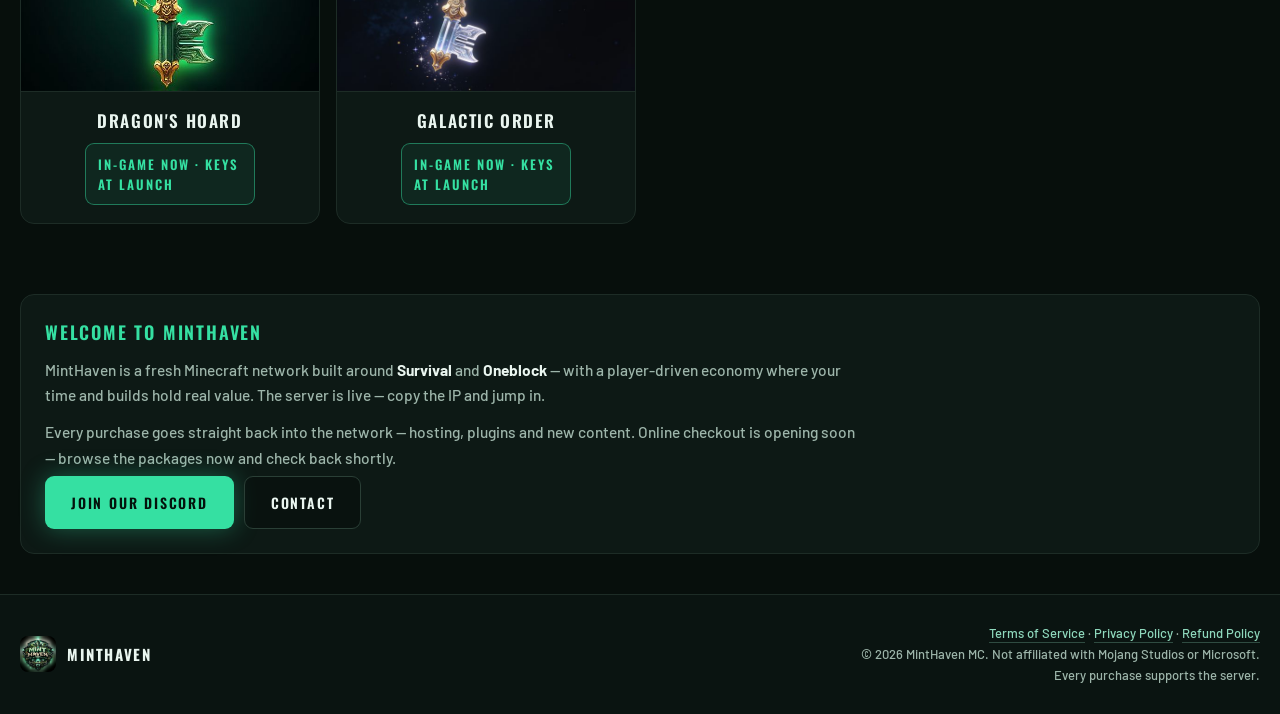
==== commit f82834da: "store: sharper hero, real stats, player nav, faster mobile, new share image - Hero copy now says wha" ====
--- a/index.html
+++ b/index.html
@@ -4,24 +4,27 @@
 <meta charset="UTF-8">
 <meta name="viewport" content="width=device-width, initial-scale=1.0">
 <title>MintHaven — Play. Build. Belong.</title>
-<meta name="description" content="MintHaven MC official store — ranks, crate keys, claim blocks and more.">
+<meta name="description" content="MintHaven: Minecraft Survival and Oneblock with themed crates and custom gear. Java + Bedrock. Cosmetic ranks, never pay-to-win.">
 <meta name="robots" content="index,follow">
 <meta name="theme-color" content="#070f0c">
 <meta property="og:type" content="website">
 <meta property="og:site_name" content="MintHaven MC">
 <meta property="og:title" content="MintHaven — Play. Build. Belong.">
-<meta property="og:description" content="MintHaven MC official store — ranks, crate keys, claim blocks and more.">
+<meta property="og:description" content="MintHaven: Minecraft Survival and Oneblock with themed crates and custom gear. Java + Bedrock. Cosmetic ranks, never pay-to-win.">
 <meta property="og:url" content="https://store.minthavenmc.com/">
-<meta property="og:image" content="https://store.minthavenmc.com/assets/emblem.jpg">
-<meta property="og:image:alt" content="MintHaven emblem">
+<meta property="og:image" content="https://store.minthavenmc.com/assets/og.jpg">
+<meta property="og:image:alt" content="MintHaven — Minecraft Survival, Oneblock and custom crates">
+<meta property="og:image:width" content="1200">
+<meta property="og:image:height" content="630">
 <meta name="twitter:card" content="summary_large_image">
 <meta name="twitter:title" content="MintHaven — Play. Build. Belong.">
-<meta name="twitter:description" content="MintHaven MC official store — ranks, crate keys, claim blocks and more.">
-<meta name="twitter:image" content="https://store.minthavenmc.com/assets/emblem.jpg">
+<meta name="twitter:description" content="MintHaven: Minecraft Survival and Oneblock with themed crates and custom gear. Java + Bedrock. Cosmetic ranks, never pay-to-win.">
+<meta name="twitter:image" content="https://store.minthavenmc.com/assets/og.jpg">
 <link rel="canonical" href="https://store.minthavenmc.com/">
 <link rel="icon" type="image/png" href="assets/favicon.png">
 <link rel="apple-touch-icon" href="assets/apple-touch.png">
-<link rel="preload" as="image" href="assets/hero-art.jpg">
+<link rel="preload" as="image" href="assets/hero-art-820.webp" media="(max-width:820px)">
+<link rel="preload" as="image" href="assets/hero-art-1600.webp" media="(min-width:821px)">
 <link rel="preconnect" href="https://fonts.googleapis.com">
 <link rel="preconnect" href="https://fonts.gstatic.com" crossorigin>
 <link href="https://fonts.googleapis.com/css2?family=Oswald:wght@500;600;700&family=Barlow:wght@400;500;600;700&display=swap" rel="stylesheet">
@@ -120,8 +123,11 @@
   background:
     linear-gradient(90deg, rgba(6,13,10,.94) 0%, rgba(6,13,10,.7) 24%, rgba(6,13,10,.12) 46%, rgba(6,13,10,.04) 60%, rgba(6,13,10,.5) 100%),
     linear-gradient(0deg, rgba(7,15,12,.85) 0%, transparent 30%),
-    url("assets/hero-art.jpg") center 60% / cover;
-}
+    url("assets/hero-art-1600.webp") center 60% / cover;
+}
+@media(max-width:820px){.hero{background:
+    linear-gradient(0deg, rgba(7,15,12,.92) 0%, rgba(6,13,10,.55) 55%, rgba(6,13,10,.35) 100%),
+    url("assets/hero-art-820.webp") center 60% / cover}}
 .hero-inner{
   width:100%;max-width:1280px;margin:0 auto;padding:56px 20px;
   display:grid;grid-template-columns:1.15fr .85fr;gap:36px;align-items:center;
@@ -191,7 +197,7 @@
 /* stats bar */
 .stats-bar{
   max-width:1280px;margin:0 auto;padding:0 20px;width:100%;
-  display:grid;grid-template-columns:repeat(5,1fr);gap:1px;
+  display:grid;grid-template-columns:repeat(4,1fr);gap:1px;
   background:var(--panel);border:1px solid var(--line);border-radius:14px;overflow:hidden;margin-top:8px;
 }
 .stat{background:var(--bg2);padding:22px 16px;text-align:center}
@@ -233,7 +239,7 @@
 }
 
 /* crate worlds */
-.world-grid{display:grid;grid-template-columns:repeat(5,1fr);gap:16px;margin-top:22px}
+.world-grid{display:grid;grid-template-columns:repeat(auto-fit,minmax(220px,300px));gap:16px;margin-top:22px}
 .wcard{
   background:var(--panel);border:1px solid var(--line);border-radius:14px;overflow:hidden;
   display:flex;flex-direction:column;transition:transform .15s, border-color .15s, box-shadow .15s;
@@ -384,7 +390,7 @@
 
 /* ---------- responsive ---------- */
 @media(max-width:1100px){
-  .feature-grid,.world-grid{grid-template-columns:repeat(3,1fr);gap:14px}
+  .feature-grid{grid-template-columns:repeat(3,1fr);gap:14px}
 }
 @media(max-width:1000px){
   .hero-inner{grid-template-columns:1fr;padding:44px 18px}
@@ -408,7 +414,7 @@
   .brand .bn{font-size:16px}
 }
 @media(max-width:660px){
-  .feature-grid,.world-grid{grid-template-columns:repeat(2,1fr)}
+  .feature-grid{grid-template-columns:repeat(2,1fr)}
   .stats-bar{grid-template-columns:repeat(2,1fr)}
 }
 @media(max-width:520px){
@@ -463,10 +469,10 @@
 
   // Homepage stats strip. Keep these TRUE — swap to real metrics as they become real.
   stats: [
-    { n:"2",    l:"Game Modes" },
-    { n:"4",    l:"Store Packages" },
-    { n:"100%", l:"Player-Driven" },
-    { n:"2026", l:"Launching" }
+    { n:"Cross-play", l:"Java + Bedrock" },
+    { n:"2",          l:"Game modes" },
+    { n:"2",          l:"Themed crates live" },
+    { n:"0",          l:"Pay-to-win perks" }
   ],
   // "Trusted by" partner logos. Leave empty until real partnerships exist (strip hides itself).
   partners: []
@@ -505,9 +511,6 @@
 const WORLDS = [
   { id:"world-dragons-hoard",  name:"Dragon's Hoard", img:"world-dragon.jpg" },
   { id:"world-galactic-order", name:"Galactic Order", img:"world-galaxy.jpg" },
-  { id:"world-crystal",        name:"Crystal",        img:"world-crystal.jpg",   soon:true },
-  { id:"world-halloween",      name:"Halloween",      img:"world-halloween.jpg", soon:true },
-  { id:"world-mech-hero",      name:"Mech Hero",      img:"world-mechhero.jpg",  soon:true }
 ];
 </script>
 
@@ -520,11 +523,10 @@
     </a>
     <button class="menu-btn" id="menuBtn" type="button" aria-expanded="false" aria-controls="topNav" aria-label="Menu">☰ Menu</button>
     <nav class="nav-links" id="topNav" aria-label="Main">
-      <a href="#home" data-page="home">Home</a>
-      <a href="#home" data-scroll="about">About</a>
-      <a href="#home" data-scroll="economy">Economy</a>
+      <a href="#home" data-page="home">Play</a>
+      <a href="#ranks" data-page="shop">Store</a>
+      <a href="#home" data-scroll="worlds">Crates</a>
       <a href="#home" data-scroll="community">Community</a>
-      <a href="#ranks" data-page="shop">Shop</a>
     </nav>
     <button class="play-btn" id="playBtn"><span class="dot"></span><span id="playBtnText"></span></button>
   </div>
@@ -640,7 +642,7 @@
 };
 const SITE_URL = "https://store.minthavenmc.com/";
 const DEFAULT_TITLE = "MintHaven — Play. Build. Belong.";
-const DEFAULT_DESC = "MintHaven MC official store — ranks, crate keys, claim blocks and more.";
+const DEFAULT_DESC = "MintHaven: Minecraft Survival and Oneblock with themed crates and custom gear. Java + Bedrock. Cosmetic ranks, never pay-to-win.";
 function escapeHtml(value){
   return String(value ?? "").replace(/[&<>"']/g, char => ({
     "&":"&amp;",
@@ -898,9 +900,10 @@
       <div class="hero-copy">
         <span class="eyebrow">Minecraft ✦ Survival ✦ Community</span>
         <h1>Play.<br>Build. <span class="m">Belong.</span></h1>
-        <p class="sub">MintHaven is a Minecraft network built around a player-driven world — adventure, building and a growing community of players and creators.</p>
+        <p class="sub">Survival and Oneblock on one network, with themed crates full of custom-modelled gear you won't find on vanilla servers. Java or Bedrock, PC, console or phone. Ranks are cosmetic, never pay-to-win.</p>
         <div class="cta-row">
           <a class="btn btn-solid" href="${joinHref}"${joinExt}>Join the Haven ›</a>
+          <a class="btn btn-line" href="#ranks">View Ranks ›</a>
           ${SAFE_CONFIG.trailerUrl ? `<a class="btn btn-line" href="${escapeAttr(SAFE_CONFIG.trailerUrl)}" target="_blank" rel="noopener">▶ Watch Trailer</a>` : ""}
         </div>
         <div class="chip-row">
@@ -945,7 +948,7 @@
   <section class="section" id="about" style="padding-bottom:10px">
     <div class="card panel about">
       <h2>Welcome to MintHaven</h2>
-      <p>MintHaven is a fresh Minecraft network built around <strong>Survival</strong> and <strong>Oneblock</strong> — with a player-driven economy where your time and builds hold real value. The store is open now; the server opens its gates soon.</p>
+      <p>MintHaven is a fresh Minecraft network built around <strong>Survival</strong> and <strong>Oneblock</strong> — with a player-driven economy where your time and builds hold real value. The server is live — copy the IP and jump in.</p>
       <p>Every purchase goes straight back into the network — hosting, plugins and new content.${checkoutLive ? " Packages are tied to your Minecraft username and applied automatically." : " Online checkout is opening soon — browse the packages now and check back shortly."}</p>
       ${(hasContact || SOCIALS.length) ? `<div class="btn-row" id="community">
         ${hasDiscord ? `<a class="btn btn-solid" href="${escapeAttr(SAFE_CONFIG.discord)}" target="_blank" rel="noopener">Join our Discord</a>` : ""}
